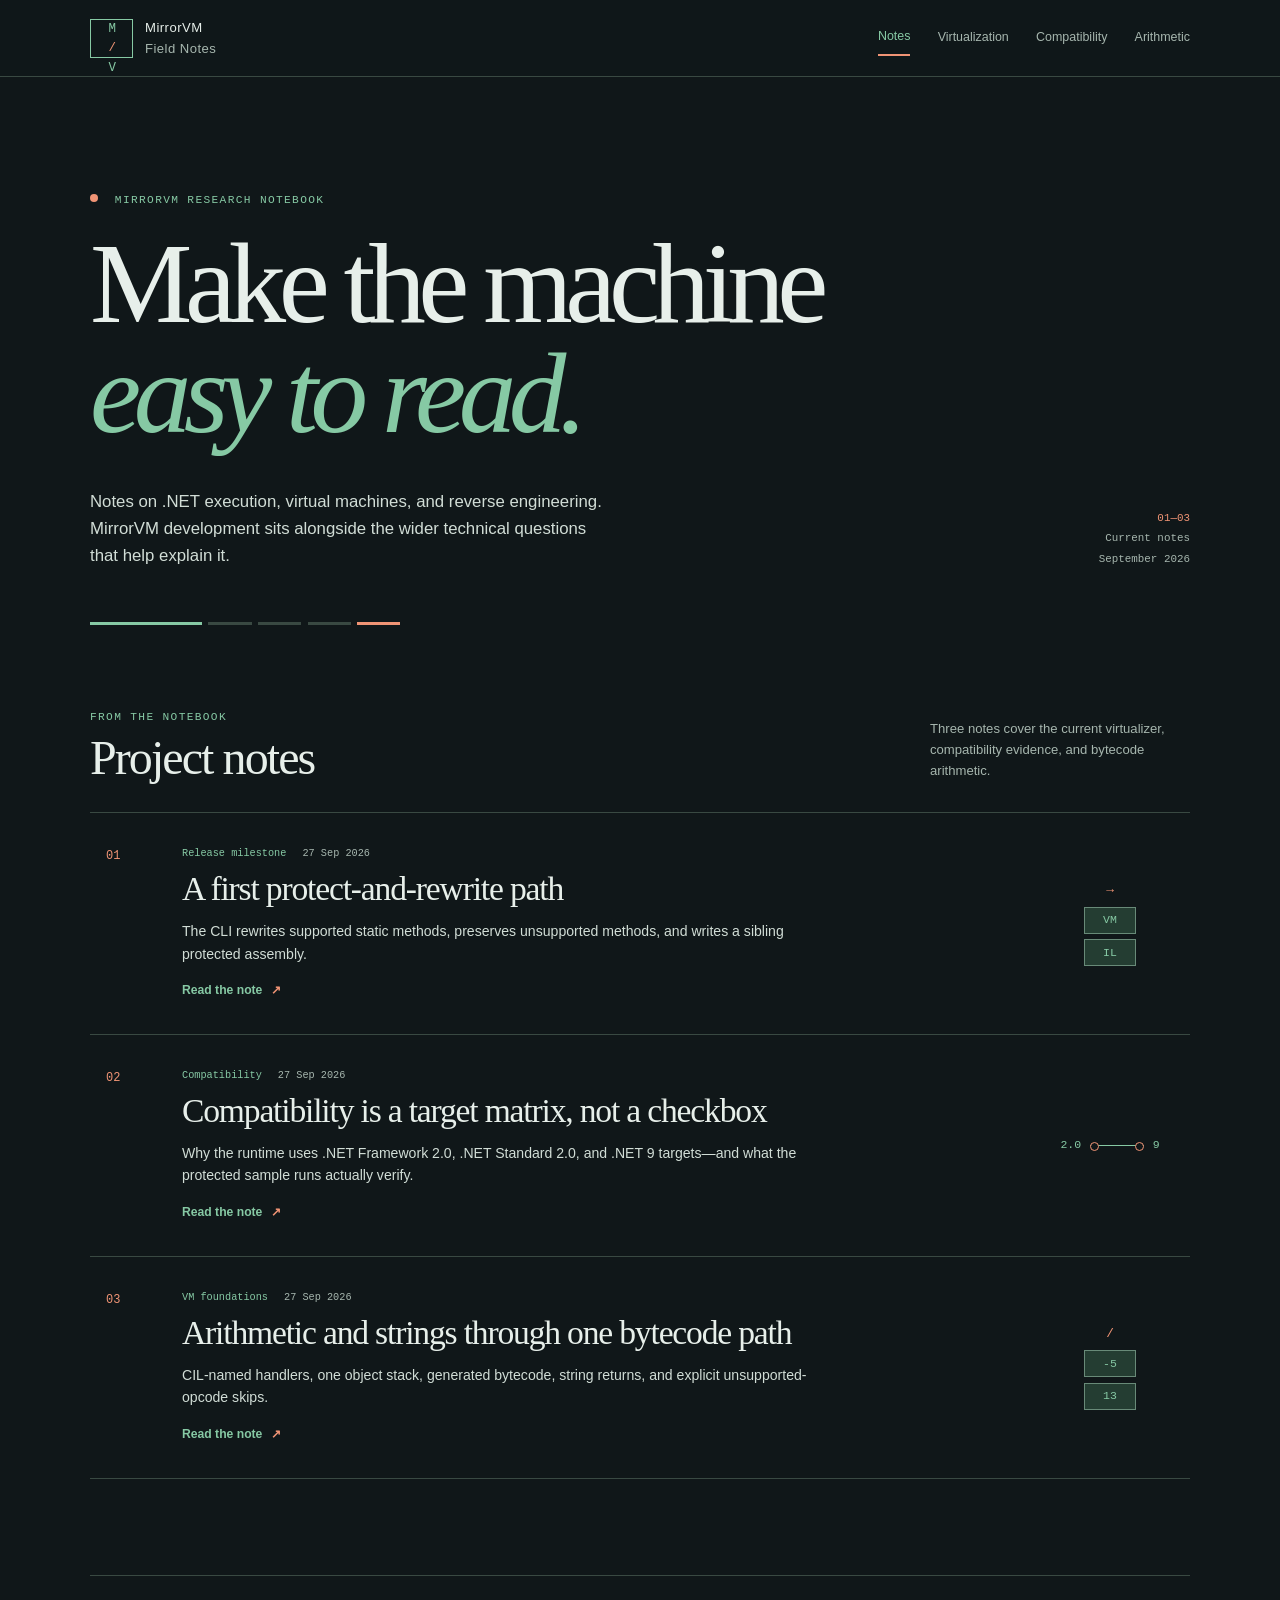
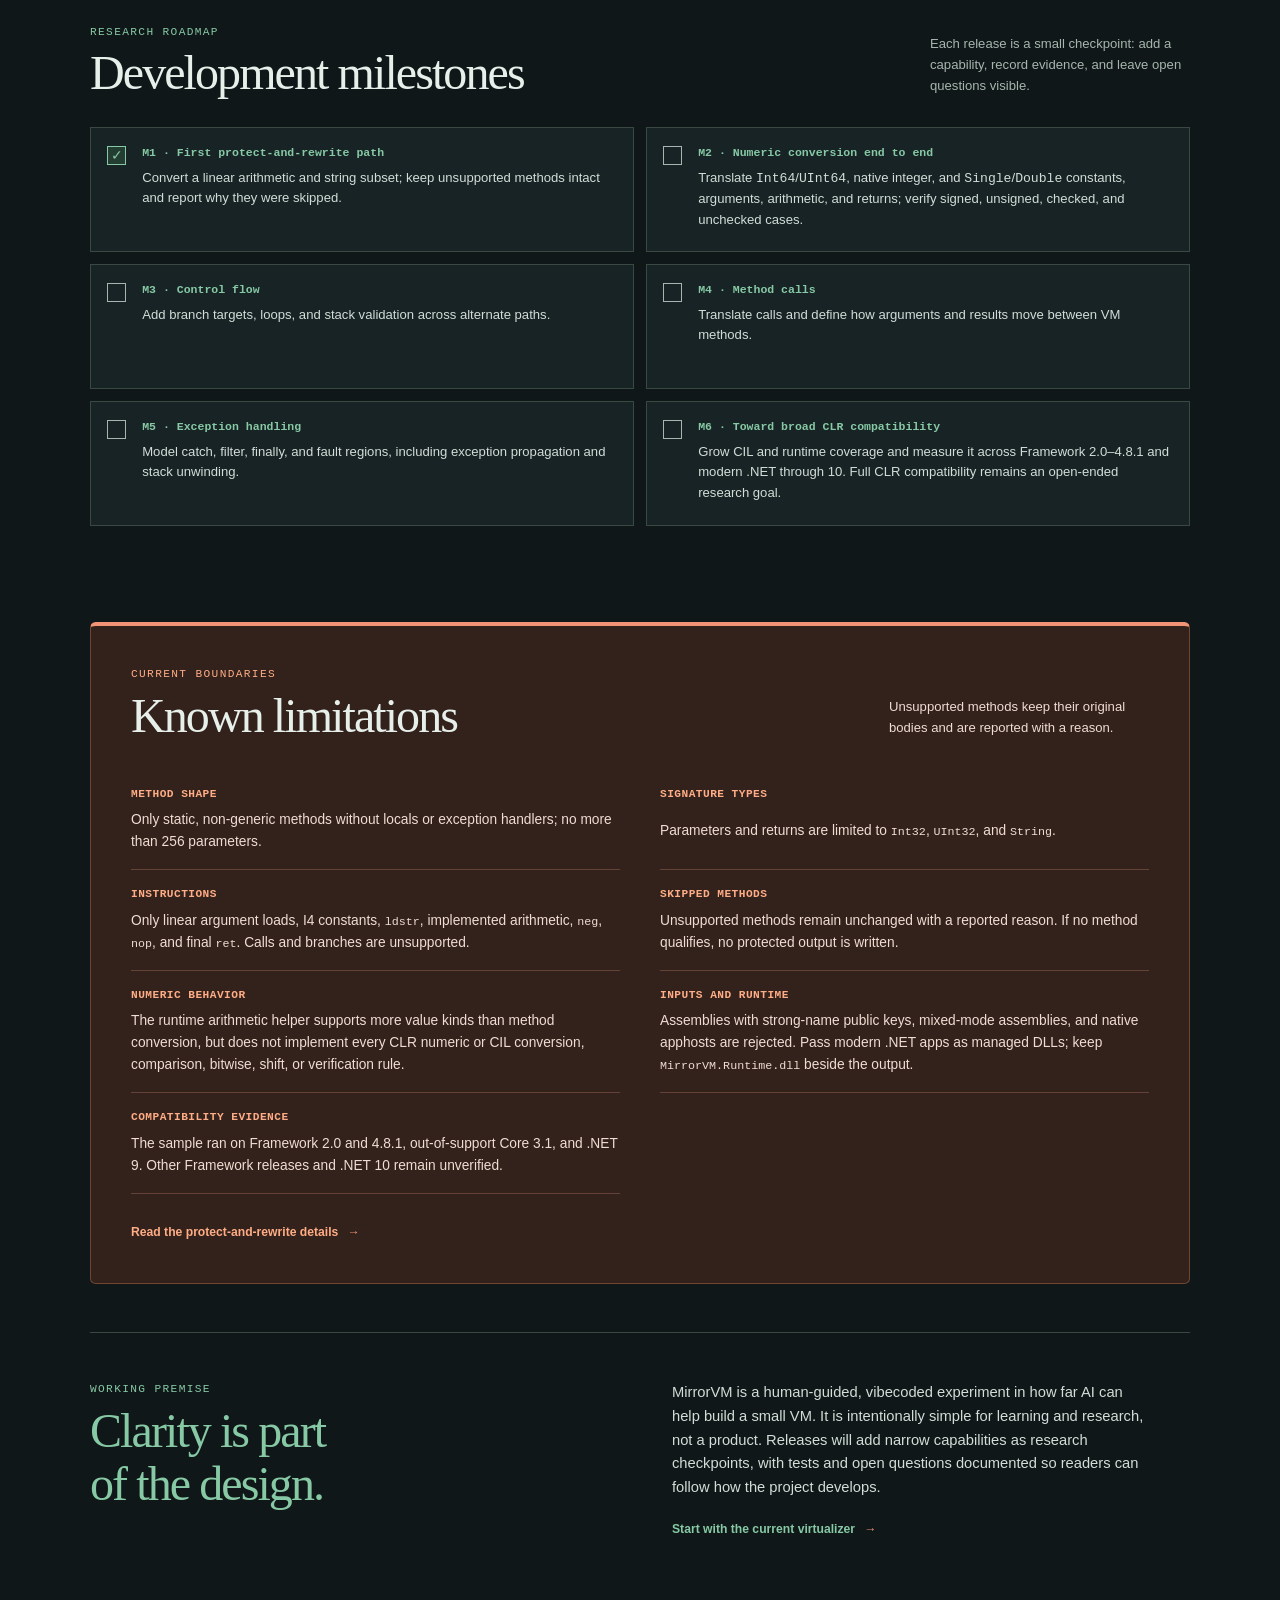
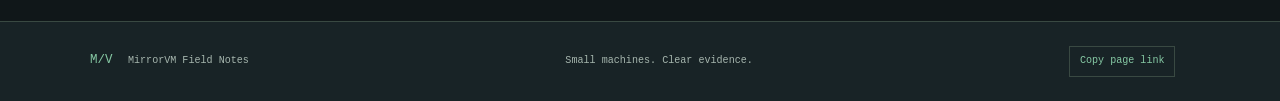
==== docs/blog/index.html @ f584264b "first commit" ====
<!doctype html>
<html lang="en">
<head>
  <meta charset="utf-8">
  <meta name="viewport" content="width=device-width, initial-scale=1">
  <meta name="description" content="MirrorVM Field Notes: readable research on .NET execution, virtual machines, and reverse engineering.">
  <title>Field Notes — MirrorVM</title>
  <link rel="stylesheet" href="styles.css">
</head>
<body>
  <a class="skip-link" href="#main">Skip to notes</a>
  <header class="site-header">
    <div class="header-inner">
      <a class="brand" href="index.html" aria-label="MirrorVM Field Notes home">
        <span class="brand-mark" aria-hidden="true">M<span>/</span>V</span>
        <span class="brand-name">MirrorVM <b>Field Notes</b></span>
      </a>
      <nav aria-label="Main navigation">
        <a class="active" href="index.html">Notes</a>
        <a href="posts/method-virtualization.html">Virtualization</a>
        <a href="posts/compatibility-matrix.html">Compatibility</a>
        <a href="posts/integer-arithmetic.html">Arithmetic</a>
      </nav>
    </div>
  </header>

  <main id="main">
    <section class="hero">
      <p class="eyebrow"><span class="status-dot"></span> MirrorVM research notebook</p>
      <h1>Make the machine<br><em>easy to read.</em></h1>
      <div class="hero-bottom">
        <p class="hero-summary">Notes on .NET execution, virtual machines, and reverse engineering. MirrorVM development sits alongside the wider technical questions that help explain it.</p>
        <p class="hero-index"><span>01—03</span><br>Current notes<br>September 2026</p>
      </div>
      <div class="hero-rule" aria-hidden="true"><span></span><span></span><span></span><span></span><span></span></div>
    </section>

    <section class="notes-section" aria-labelledby="notes-title">
      <div class="section-heading">
        <div>
          <p class="eyebrow">From the notebook</p>
          <h2 id="notes-title">Project notes</h2>
        </div>
        <p class="section-aside">Three notes cover the current virtualizer, compatibility evidence, and bytecode arithmetic.</p>
      </div>

      <div class="note-list">
        <article class="note-card note-card-featured">
          <div class="note-number" aria-hidden="true">01</div>
          <div class="note-content">
            <p class="note-meta"><span>Release milestone</span><span>27 Sep 2026</span></p>
            <h3><a href="posts/method-virtualization.html">A first protect-and-rewrite path</a></h3>
            <p class="note-description">The CLI rewrites supported static methods, preserves unsupported methods, and writes a sibling protected assembly.</p>
            <a class="read-link" href="posts/method-virtualization.html">Read the note <span aria-hidden="true">↗</span></a>
          </div>
          <div class="note-glyph glyph-stack" aria-hidden="true"><span>IL</span><span>VM</span><b>→</b></div>
        </article>

        <article class="note-card">
          <div class="note-number" aria-hidden="true">02</div>
          <div class="note-content">
            <p class="note-meta"><span>Compatibility</span><span>27 Sep 2026</span></p>
            <h3><a href="posts/compatibility-matrix.html">Compatibility is a target matrix, not a checkbox</a></h3>
            <p class="note-description">Why the runtime uses .NET Framework 2.0, .NET Standard 2.0, and .NET 9 targets—and what the protected sample runs actually verify.</p>
            <a class="read-link" href="posts/compatibility-matrix.html">Read the note <span aria-hidden="true">↗</span></a>
          </div>
          <div class="note-glyph glyph-range" aria-hidden="true"><span>2.0</span><i></i><span>9</span></div>
        </article>

        <article class="note-card">
          <div class="note-number" aria-hidden="true">03</div>
          <div class="note-content">
            <p class="note-meta"><span>VM foundations</span><span>27 Sep 2026</span></p>
            <h3><a href="posts/integer-arithmetic.html">Arithmetic and strings through one bytecode path</a></h3>
            <p class="note-description">CIL-named handlers, one object stack, generated bytecode, string returns, and explicit unsupported-opcode skips.</p>
            <a class="read-link" href="posts/integer-arithmetic.html">Read the note <span aria-hidden="true">&#8599;</span></a>
          </div>
          <div class="note-glyph glyph-stack" aria-hidden="true"><span>13</span><span>-5</span><b>/</b></div>
        </article>

      </div>
    </section>

    <section class="milestones-section" aria-labelledby="milestones-title">
      <div class="section-heading">
        <div>
          <p class="eyebrow">Research roadmap</p>
          <h2 id="milestones-title">Development milestones</h2>
        </div>
        <p class="section-aside">Each release is a small checkpoint: add a capability, record evidence, and leave open questions visible.</p>
      </div>
      <ol class="milestone-list">
        <li>
          <span class="milestone-check is-checked" role="img" aria-label="Complete">&#10003;</span>
          <div><h3>M1 · First protect-and-rewrite path</h3><p>Convert a linear arithmetic and string subset; keep unsupported methods intact and report why they were skipped.</p></div>
        </li>
        <li>
          <span class="milestone-check" role="img" aria-label="Not complete"></span>
          <div><h3>M2 · Numeric conversion end to end</h3><p>Translate <code>Int64</code>/<code>UInt64</code>, native integer, and <code>Single</code>/<code>Double</code> constants, arguments, arithmetic, and returns; verify signed, unsigned, checked, and unchecked cases.</p></div>
        </li>
        <li>
          <span class="milestone-check" role="img" aria-label="Not complete"></span>
          <div><h3>M3 · Control flow</h3><p>Add branch targets, loops, and stack validation across alternate paths.</p></div>
        </li>
        <li>
          <span class="milestone-check" role="img" aria-label="Not complete"></span>
          <div><h3>M4 · Method calls</h3><p>Translate calls and define how arguments and results move between VM methods.</p></div>
        </li>
        <li>
          <span class="milestone-check" role="img" aria-label="Not complete"></span>
          <div><h3>M5 · Exception handling</h3><p>Model catch, filter, finally, and fault regions, including exception propagation and stack unwinding.</p></div>
        </li>
        <li>
          <span class="milestone-check" role="img" aria-label="Not complete"></span>
          <div><h3>M6 · Toward broad CLR compatibility</h3><p>Grow CIL and runtime coverage and measure it across Framework 2.0–4.8.1 and modern .NET through 10. Full CLR compatibility remains an open-ended research goal.</p></div>
        </li>
      </ol>
    </section>

    <section class="limits-section" aria-labelledby="limits-title">
      <div class="section-heading">
        <div>
          <p class="eyebrow">Current boundaries</p>
          <h2 id="limits-title">Known limitations</h2>
        </div>
        <p class="section-aside">Unsupported methods keep their original bodies and are reported with a reason.</p>
      </div>
      <ul class="limits-list">
        <li><strong>Method shape</strong><span>Only static, non-generic methods without locals or exception handlers; no more than 256 parameters.</span></li>
        <li><strong>Signature types</strong><span>Parameters and returns are limited to <code>Int32</code>, <code>UInt32</code>, and <code>String</code>.</span></li>
        <li><strong>Instructions</strong><span>Only linear argument loads, I4 constants, <code>ldstr</code>, implemented arithmetic, <code>neg</code>, <code>nop</code>, and final <code>ret</code>. Calls and branches are unsupported.</span></li>
        <li><strong>Skipped methods</strong><span>Unsupported methods remain unchanged with a reported reason. If no method qualifies, no protected output is written.</span></li>
        <li><strong>Numeric behavior</strong><span>The runtime arithmetic helper supports more value kinds than method conversion, but does not implement every CLR numeric or CIL conversion, comparison, bitwise, shift, or verification rule.</span></li>
        <li><strong>Inputs and runtime</strong><span>Assemblies with strong-name public keys, mixed-mode assemblies, and native apphosts are rejected. Pass modern .NET apps as managed DLLs; keep <code>MirrorVM.Runtime.dll</code> beside the output.</span></li>
        <li><strong>Compatibility evidence</strong><span>The sample ran on Framework 2.0 and 4.8.1, out-of-support Core 3.1, and .NET 9. Other Framework releases and .NET 10 remain unverified.</span></li>
      </ul>
      <a class="text-link" href="posts/method-virtualization.html">Read the protect-and-rewrite details <span aria-hidden="true">→</span></a>
    </section>

    <section class="principles" aria-labelledby="principles-title">
      <div>
        <p class="eyebrow">Working premise</p>
        <h2 id="principles-title">Clarity is part<br>of the design.</h2>
      </div>
      <div class="principle-copy">
        <p>MirrorVM is a human-guided, vibecoded experiment in how far AI can help build a small VM. It is intentionally simple for learning and research, not a product. Releases will add narrow capabilities as research checkpoints, with tests and open questions documented so readers can follow how the project develops.</p>
        <a class="text-link" href="posts/method-virtualization.html">Start with the current virtualizer <span aria-hidden="true">→</span></a>
      </div>
    </section>
  </main>

  <footer class="site-footer">
    <a class="footer-brand" href="index.html">M/V <span>MirrorVM Field Notes</span></a>
    <p>Small machines. Clear evidence.</p>
    <div class="page-link">
      <button class="copy-link-button" type="button" data-copy-page-url>Copy page link</button>
      <span class="copy-link-status" data-copy-status role="status" aria-live="polite"></span>
    </div>
  </footer>
  <script src="site.js" defer></script>
</body>
</html>
---- docs/blog/styles.css ----
:root {
  color-scheme: dark;
  --paper: #101719;
  --paper-bright: #182326;
  --ink: #e7efea;
  --muted: #a6b6ae;
  --body-copy: #d1ddd6;
  --line: #394942;
  --green: #86c9a4;
  --green-pale: #243d32;
  --orange: #f09475;
  --warning-panel: #33211b;
  --warning-border: #704633;
  --warning-copy: #efddd3;
  --warning-accent: #ffad86;
  --mono: "Cascadia Code", "SFMono-Regular", Consolas, monospace;
  --serif: Georgia, "Times New Roman", serif;
  --sans: "Segoe UI", Arial, sans-serif;
}

* { box-sizing: border-box; }

html { scroll-behavior: smooth; }

body {
  margin: 0;
  background: var(--paper);
  color: var(--ink);
  font-family: var(--sans);
  line-height: 1.6;
}

a { color: inherit; }
a:focus-visible { outline: 3px solid var(--orange); outline-offset: 4px; }

.skip-link {
  position: absolute;
  top: -4rem;
  left: 1rem;
  z-index: 5;
  padding: .65rem 1rem;
  background: var(--ink);
  color: white;
}
.skip-link:focus { top: 1rem; }

.site-header {
  border-bottom: 1px solid var(--line);
  background: rgba(16, 23, 25, .92);
}
.header-inner {
  width: min(1100px, calc(100% - 3rem));
  min-height: 76px;
  margin: auto;
  display: flex;
  align-items: center;
  justify-content: space-between;
  gap: 2rem;
}
.brand { display: flex; align-items: center; gap: .75rem; text-decoration: none; }
.brand-mark {
  display: grid;
  place-items: center;
  width: 43px;
  height: 39px;
  border: 1px solid var(--green);
  color: var(--green);
  font-family: var(--mono);
  font-size: .78rem;
  letter-spacing: -.12em;
}
.brand-mark span { color: var(--orange); }
.brand-name { font-size: .82rem; letter-spacing: .035em; }
.brand-name b { display: block; font-weight: 500; color: var(--muted); }
.site-header nav { display: flex; align-items: center; gap: 1.7rem; }
.site-header nav a {
  padding: .45rem 0;
  color: var(--muted);
  font-size: .78rem;
  text-decoration: none;
}
.site-header nav a:hover, .site-header nav a.active { color: var(--green); }
.site-header nav a.active { border-bottom: 2px solid var(--orange); }

main { width: min(1100px, calc(100% - 3rem)); margin: auto; }
.hero { padding: clamp(4rem, 9vw, 7.5rem) 0 3.2rem; }
.eyebrow {
  margin: 0;
  color: var(--green);
  font-family: var(--mono);
  font-size: .7rem;
  letter-spacing: .12em;
  text-transform: uppercase;
}
.status-dot {
  display: inline-block;
  width: .5rem;
  height: .5rem;
  margin: 0 .55rem .05rem 0;
  border-radius: 50%;
  background: var(--orange);
}
.hero h1 {
  max-width: 850px;
  margin: 1.1rem 0 2.5rem;
  font-family: var(--serif);
  font-size: clamp(3.3rem, 9vw, 7.5rem);
  font-weight: 400;
  letter-spacing: -.065em;
  line-height: .96;
}
.hero h1 em { color: var(--green); font-weight: 400; }
.hero-bottom { display: flex; align-items: end; justify-content: space-between; gap: 2rem; }
.hero-summary { max-width: 520px; margin: 0; color: var(--body-copy); font-size: 1.05rem; }
.hero-index {
  flex: 0 0 auto;
  margin: 0;
  color: var(--muted);
  font-family: var(--mono);
  font-size: .68rem;
  line-height: 1.9;
  text-align: right;
}
.hero-index span { color: var(--orange); }
.hero-rule { display: flex; gap: .4rem; margin-top: 3.3rem; }
.hero-rule span { width: 2.7rem; height: 3px; background: var(--line); }
.hero-rule span:first-child { width: 7rem; background: var(--green); }
.hero-rule span:last-child { background: var(--orange); }

.notes-section { padding: 2rem 0 6rem; }
.section-heading { display: flex; align-items: end; justify-content: space-between; gap: 2rem; margin-bottom: 1.7rem; }
.section-heading h2, .principles h2 {
  margin: .35rem 0 0;
  font-family: var(--serif);
  font-size: clamp(2rem, 4vw, 3rem);
  font-weight: 400;
  letter-spacing: -.04em;
  line-height: 1.1;
}
.section-aside { max-width: 260px; margin: 0 0 .25rem; color: var(--muted); font-size: .82rem; }
.note-list { border-top: 1px solid var(--line); }
.note-card {
  position: relative;
  display: grid;
  grid-template-columns: 3.5rem minmax(0, 1fr) 8rem;
  align-items: center;
  gap: 1.25rem;
  min-height: 205px;
  padding: 2rem 1rem;
  border-bottom: 1px solid var(--line);
  transition: background-color .18s ease;
}
.note-card:hover { background: rgba(255, 255, 255, .035); }
.note-number { align-self: start; padding-top: .15rem; color: var(--orange); font-family: var(--mono); font-size: .75rem; }
.note-meta { display: flex; flex-wrap: wrap; gap: .55rem 1rem; margin: 0 0 .5rem; color: var(--muted); font-family: var(--mono); font-size: .64rem; }
.note-meta span:first-child { color: var(--green); }
.note-content h3 { max-width: 690px; margin: 0; font-family: var(--serif); font-size: clamp(1.45rem, 3vw, 2.1rem); font-weight: 400; letter-spacing: -.035em; line-height: 1.2; }
.note-content h3 a { text-decoration-color: transparent; text-decoration-thickness: 1px; text-underline-offset: .22em; }
.note-content h3 a:hover { text-decoration-color: var(--green); }
.note-description { max-width: 630px; margin: .65rem 0 .7rem; color: var(--body-copy); font-size: .88rem; }
.read-link, .text-link { color: var(--green); font-size: .76rem; font-weight: 600; text-decoration: none; }
.read-link span, .text-link span { display: inline-block; margin-left: .35rem; color: var(--orange); }
.note-glyph { display: flex; align-items: center; justify-content: center; color: var(--green); font-family: var(--mono); font-size: .72rem; }
.glyph-stack { flex-direction: column-reverse; gap: .35rem; }
.glyph-stack span { display: grid; place-items: center; width: 52px; height: 27px; border: 1px solid #688a78; background: var(--green-pale); }
.glyph-stack b { color: var(--orange); font-size: .8rem; font-weight: 500; }
.glyph-range { gap: .55rem; }
.glyph-range i { position: relative; display: block; width: 54px; height: 1px; background: var(--green); }
.glyph-range i::before, .glyph-range i::after { position: absolute; top: -3px; width: 7px; height: 7px; border: 1px solid var(--orange); border-radius: 50%; background: var(--paper); content: ""; }
.glyph-range i::before { left: 0; }
.glyph-range i::after { right: 0; }

.milestones-section { padding: 3rem 0 4rem; border-top: 1px solid var(--line); }
.milestone-list {
  display: grid;
  grid-template-columns: repeat(2, minmax(0, 1fr));
  gap: .75rem;
  margin: 0;
  padding: 0;
  list-style: none;
}
.milestone-list li {
  display: grid;
  grid-template-columns: 1.35rem minmax(0, 1fr);
  align-content: start;
  gap: .85rem;
  min-height: 125px;
  padding: 1rem;
  border: 1px solid var(--line);
  background: var(--paper-bright);
}
.milestone-check {
  display: grid;
  place-items: center;
  width: 1.2rem;
  height: 1.2rem;
  margin-top: .1rem;
  border: 1px solid var(--muted);
  color: var(--muted);
  font-size: .85rem;
  line-height: 1;
}
.milestone-check.is-checked { border-color: var(--green); background: var(--green-pale); color: var(--green); }
.milestone-list h3 { margin: 0 0 .4rem; color: var(--green); font-family: var(--mono); font-size: .72rem; font-weight: 600; line-height: 1.5; }
.milestone-list p { margin: 0; color: var(--body-copy); font-size: .82rem; line-height: 1.55; }

.limits-section {
  margin: 2rem 0 3rem;
  padding: clamp(1.25rem, 3.5vw, 2.5rem);
  border: 1px solid var(--warning-border);
  border-top: 4px solid var(--orange);
  border-radius: .35rem;
  background: var(--warning-panel);
}
.limits-section .eyebrow { color: var(--warning-accent); }
.limits-section .section-aside { color: var(--warning-copy); }
.limits-list {
  display: grid;
  grid-template-columns: repeat(2, minmax(0, 1fr));
  gap: 0 2.5rem;
  margin: 0 0 1.5rem;
  padding: 0;
  list-style: none;
}
.limits-list li { display: grid; gap: .35rem; padding: 1rem 0; border-bottom: 1px solid rgba(255, 173, 134, .24); }
.limits-list strong { color: var(--warning-accent); font-family: var(--mono); font-size: .7rem; letter-spacing: .04em; text-transform: uppercase; }
.limits-list span { color: var(--warning-copy); font-size: .86rem; }
.limits-list code { font-family: var(--mono); font-size: .85em; }
.limits-section .text-link { color: var(--warning-accent); }

.principles {
  display: grid;
  grid-template-columns: 1fr 1fr;
  gap: 4rem;
  padding: 3rem 0 5rem;
  border-top: 1px solid var(--line);
}
.principles h2 { color: var(--green); }
.principle-copy { align-self: end; max-width: 480px; }
.principle-copy p { margin: 0 0 1rem; color: var(--body-copy); font-size: .92rem; }

.site-footer {
  display: flex;
  justify-content: space-between;
  align-items: center;
  gap: 1rem;
  padding: 1.5rem max(1.5rem, calc((100% - 1100px) / 2));
  border-top: 1px solid var(--line);
  background: var(--paper-bright);
  color: var(--muted);
  font-family: var(--mono);
  font-size: .63rem;
}
.site-footer p { margin: 0; }
.footer-brand { color: var(--green); font-size: .78rem; text-decoration: none; }
.footer-brand span { padding-left: .5rem; color: var(--muted); font-size: .63rem; }
.page-link { display: flex; align-items: center; gap: .55rem; }
.copy-link-button {
  padding: .4rem .6rem;
  border: 1px solid var(--line);
  background: transparent;
  color: var(--green);
  font: inherit;
  cursor: pointer;
}
.copy-link-button:hover { border-color: var(--green); background: var(--green-pale); }
.copy-link-button:focus-visible { outline: 3px solid var(--orange); outline-offset: 3px; }
.copy-link-status { min-width: 1ch; color: var(--green); }

/* Article pages */
.article-shell { display: grid; grid-template-columns: minmax(0, 740px) minmax(140px, 1fr); gap: 4rem; padding: 4.5rem 0 7rem; }
.article-main { min-width: 0; }
.article-kicker { display: flex; flex-wrap: wrap; gap: .6rem 1rem; color: var(--muted); font-family: var(--mono); font-size: .68rem; }
.article-kicker span:first-child { color: var(--green); }
.article-main h1 { margin: 1.2rem 0 .8rem; font-family: var(--serif); font-size: clamp(2.8rem, 6vw, 5.1rem); font-weight: 400; letter-spacing: -.055em; line-height: 1.02; }
.article-deck { max-width: 660px; margin: 0; color: var(--body-copy); font-size: 1.12rem; }
.article-rule { height: 1px; margin: 2rem 0 2.3rem; background: var(--line); }
.article-body { font-size: 1rem; line-height: 1.8; }
.article-body h2 { margin: 2.6rem 0 .75rem; font-family: var(--serif); font-size: 1.8rem; font-weight: 400; letter-spacing: -.025em; line-height: 1.2; }
.article-body h3 { margin: 1.8rem 0 .45rem; font-size: 1.05rem; }
.article-body p { margin: 0 0 1.2rem; color: var(--body-copy); }
.article-body ul { padding-left: 1.3rem; color: var(--body-copy); }
.article-body li { padding-left: .2rem; margin: .35rem 0; }
.article-body a { color: var(--green); text-decoration-thickness: 1px; text-underline-offset: .17em; }
.article-body code { font-family: var(--mono); font-size: .83em; }
.article-body pre { overflow-x: auto; margin: 1.2rem 0; padding: 1.25rem 1.4rem; border-left: 3px solid var(--orange); background: #1d2a2d; color: var(--ink); font-family: var(--mono); font-size: .8rem; line-height: 1.65; }
.article-body pre code { font-size: inherit; }
.article-aside { padding-top: 8rem; }
.aside-card { position: sticky; top: 2rem; padding: 1.2rem; border-top: 2px solid var(--green); background: rgba(24, 35, 38, .86); }
.aside-card .eyebrow { font-size: .61rem; }
.aside-card p { margin: .75rem 0 0; color: var(--muted); font-size: .77rem; line-height: 1.65; }
.article-figure { margin: 2rem 0; padding: 1.4rem; border: 1px solid var(--line); background: var(--paper-bright); }
.article-figure img { display: block; width: 100%; height: auto; }
.article-figure figcaption { margin-top: .8rem; color: var(--muted); font-size: .75rem; line-height: 1.55; }
.fact-box { margin: 1.4rem 0; padding: 1.25rem 1.4rem; border-left: 3px solid var(--green); background: var(--green-pale); }
.fact-box strong { display: block; margin-bottom: .35rem; font-family: var(--mono); font-size: .7rem; letter-spacing: .05em; text-transform: uppercase; }
.fact-box p:last-child { margin-bottom: 0; }
.matrix-wrap { overflow-x: auto; margin: 1.5rem 0; }
.matrix { width: 100%; border-collapse: collapse; font-size: .83rem; line-height: 1.5; }
.matrix th, .matrix td { padding: .75rem .65rem; border-bottom: 1px solid var(--line); text-align: left; vertical-align: top; }
.matrix th { color: var(--green); font-family: var(--mono); font-size: .64rem; font-weight: 500; letter-spacing: .04em; text-transform: uppercase; }
.matrix td:first-child { white-space: nowrap; font-family: var(--mono); font-size: .77rem; }
.article-end { margin-top: 3rem; padding-top: 1.2rem; border-top: 1px solid var(--line); }
.article-end p { color: var(--muted); font-size: .85rem; }
.article-end a { color: var(--green); text-decoration: none; }
.post-nav { display: flex; justify-content: space-between; gap: 1rem; margin-top: 3rem; padding-top: 1.1rem; border-top: 1px solid var(--line); font-size: .76rem; }
.post-nav a { color: var(--green); text-decoration: none; }

@media (max-width: 720px) {
  .header-inner { width: min(100% - 2rem, 1100px); align-items: flex-start; flex-direction: column; gap: .5rem; padding: 1rem 0 .5rem; }
  .site-header nav { width: 100%; gap: 1.15rem; overflow-x: auto; }
  .site-header nav a { white-space: nowrap; }
  main { width: min(100% - 2rem, 1100px); }
  .hero-bottom, .section-heading { align-items: flex-start; flex-direction: column; }
  .hero-index { text-align: left; }
  .note-card { grid-template-columns: 2rem minmax(0, 1fr); gap: .7rem; padding: 1.6rem .4rem; }
  .note-glyph { display: none; }
  .milestone-list { grid-template-columns: 1fr; }
  .limits-list { grid-template-columns: 1fr; }
  .principles { grid-template-columns: 1fr; gap: 1.4rem; }
  .site-footer { align-items: flex-start; flex-direction: column; padding: 1.3rem 1rem; }
  .page-link { flex-wrap: wrap; }
  .article-shell { grid-template-columns: 1fr; gap: 1rem; padding-top: 3rem; }
  .article-aside { padding-top: 0; }
  .aside-card { position: static; }
}

@media (prefers-reduced-motion: reduce) {
  html { scroll-behavior: auto; }
  *, *::before, *::after { transition-duration: .01ms !important; }
}
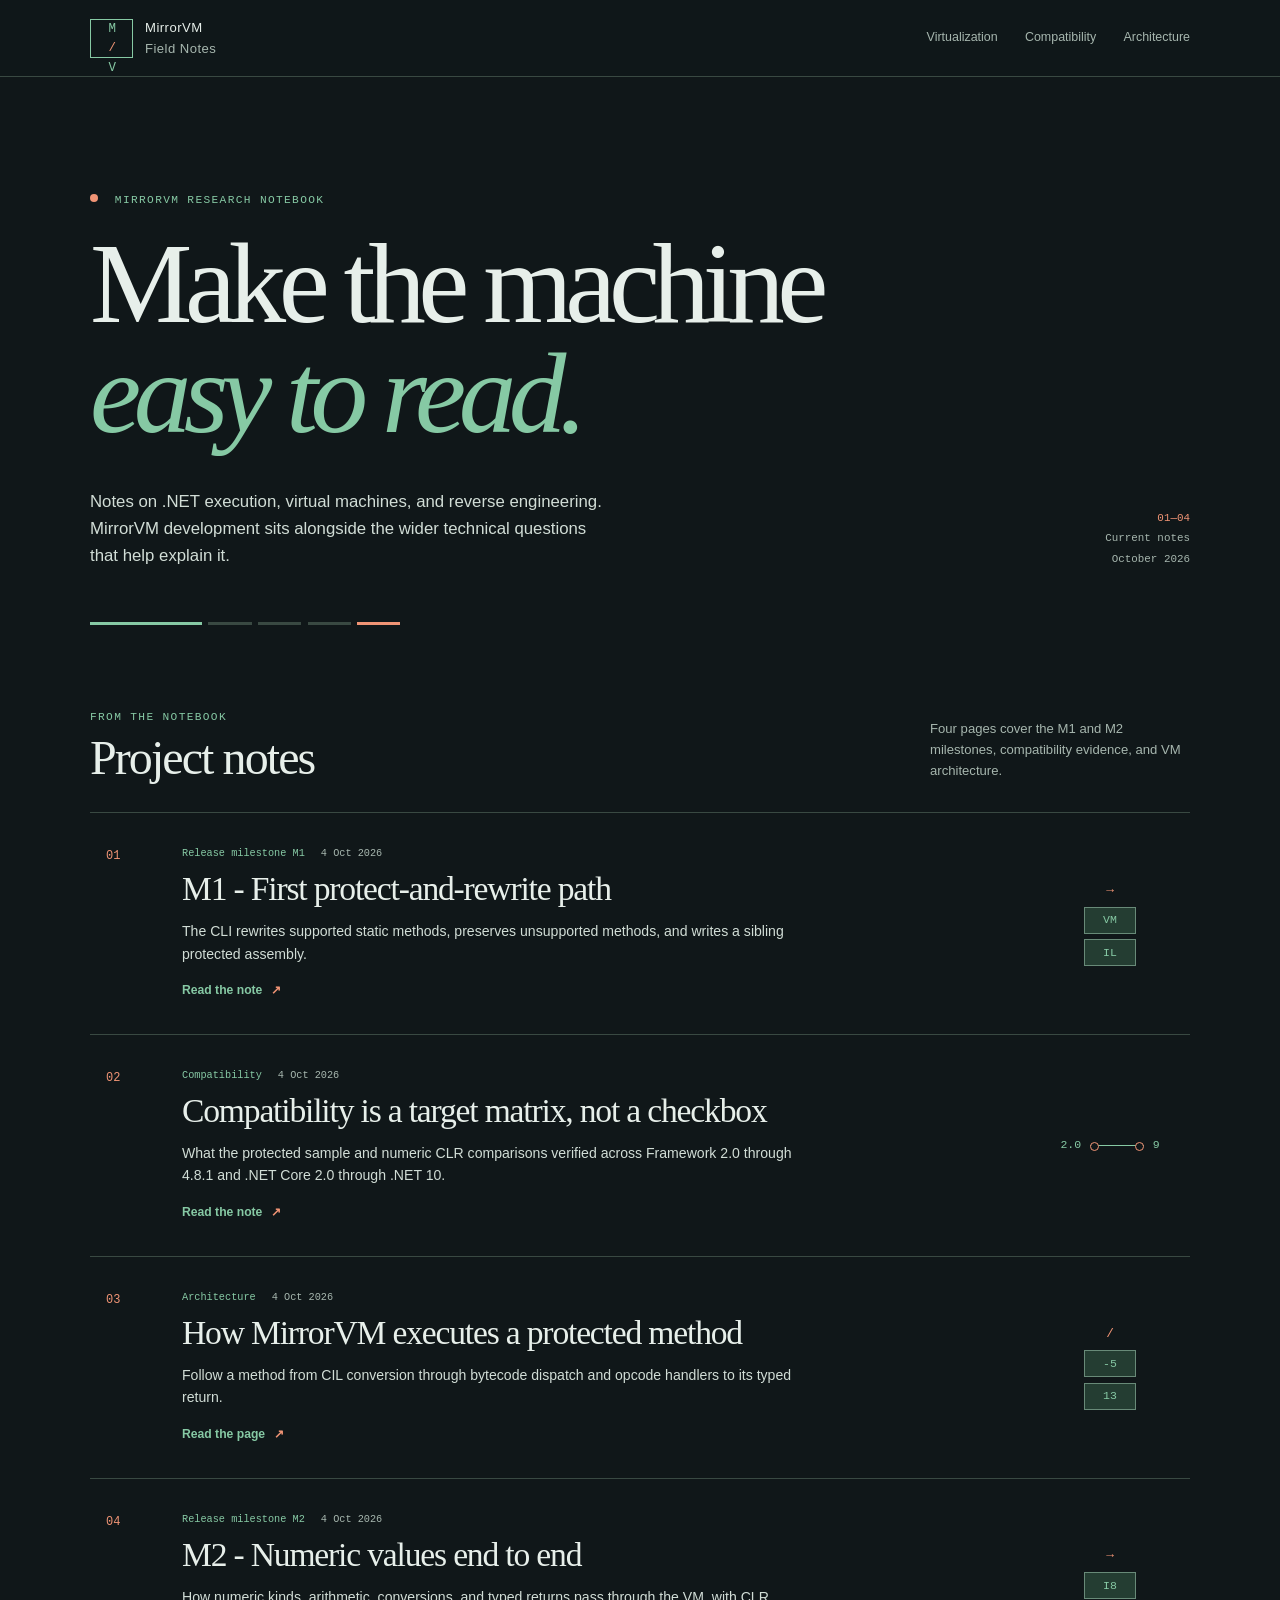
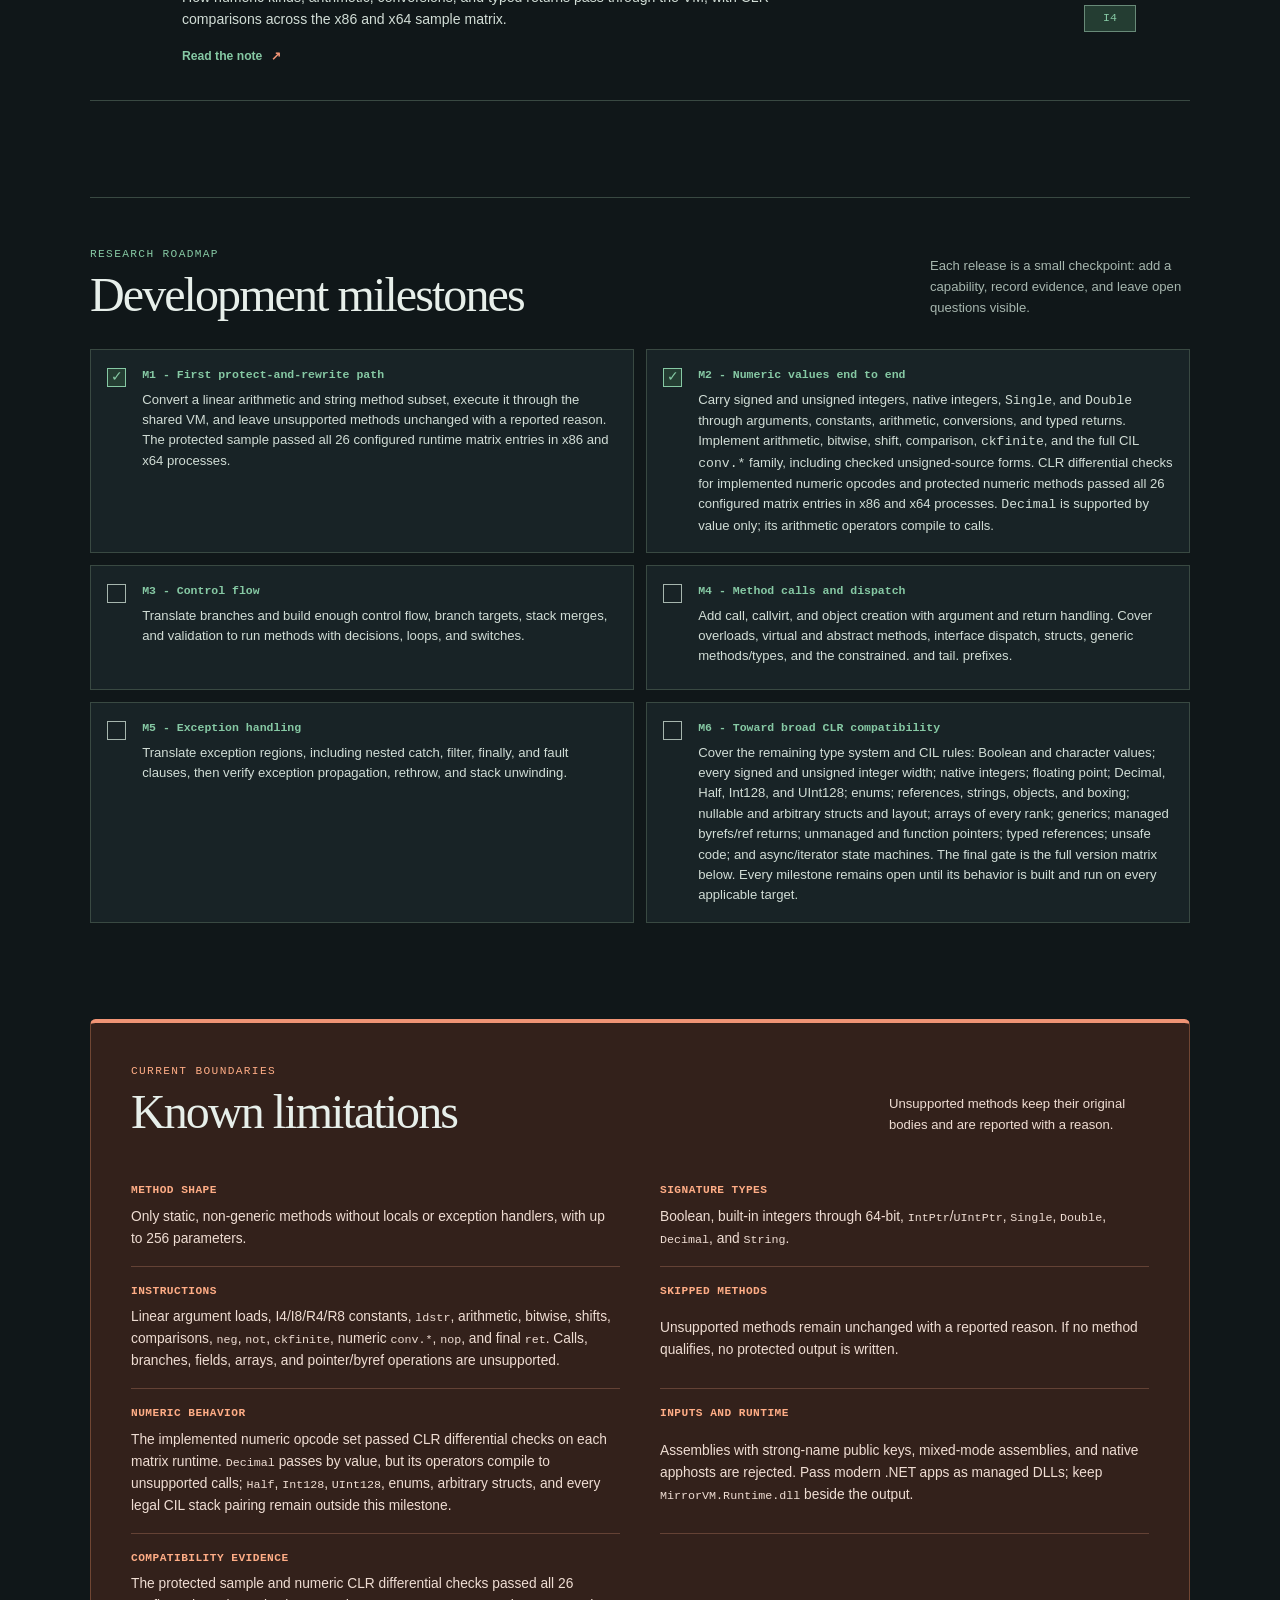
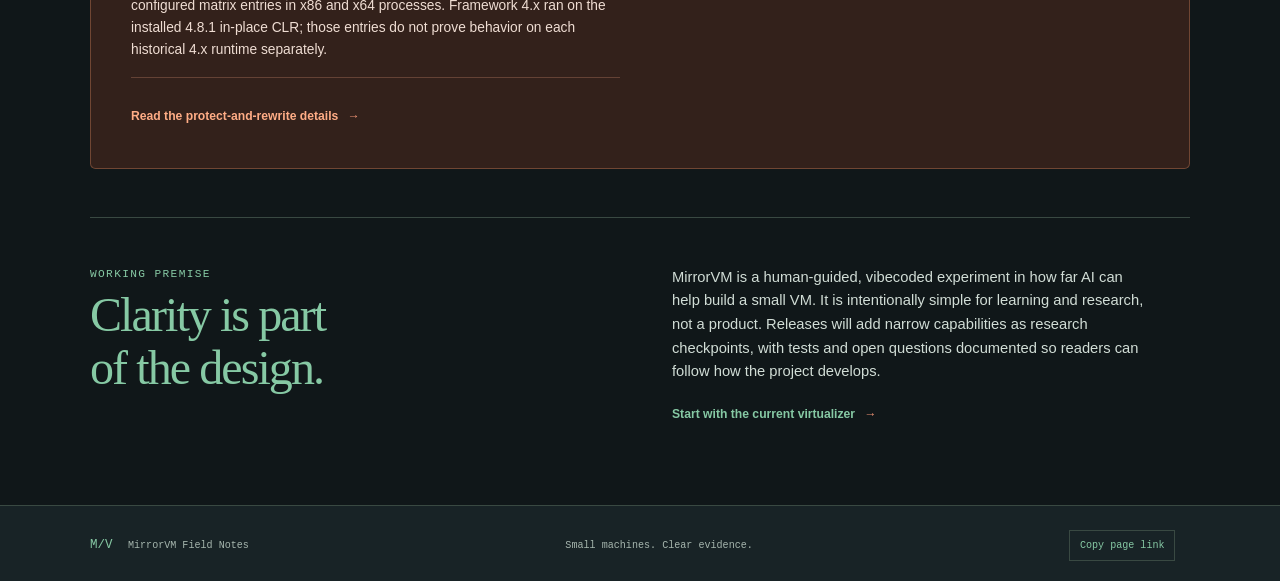
==== commit 69fed230: "M2 (RIP the slop will take care of it later)" ====
--- a/docs/blog/index.html
+++ b/docs/blog/index.html
@@ -16,10 +16,9 @@
         <span class="brand-name">MirrorVM <b>Field Notes</b></span>
       </a>
       <nav aria-label="Main navigation">
-        <a class="active" href="index.html">Notes</a>
         <a href="posts/method-virtualization.html">Virtualization</a>
         <a href="posts/compatibility-matrix.html">Compatibility</a>
-        <a href="posts/integer-arithmetic.html">Arithmetic</a>
+        <a href="architecture.html">Architecture</a>
       </nav>
     </div>
   </header>
@@ -30,7 +29,7 @@
       <h1>Make the machine<br><em>easy to read.</em></h1>
       <div class="hero-bottom">
         <p class="hero-summary">Notes on .NET execution, virtual machines, and reverse engineering. MirrorVM development sits alongside the wider technical questions that help explain it.</p>
-        <p class="hero-index"><span>01—03</span><br>Current notes<br>September 2026</p>
+        <p class="hero-index"><span>01—04</span><br>Current notes<br>October 2026</p>
       </div>
       <div class="hero-rule" aria-hidden="true"><span></span><span></span><span></span><span></span><span></span></div>
     </section>
@@ -41,15 +40,15 @@
           <p class="eyebrow">From the notebook</p>
           <h2 id="notes-title">Project notes</h2>
         </div>
-        <p class="section-aside">Three notes cover the current virtualizer, compatibility evidence, and bytecode arithmetic.</p>
+        <p class="section-aside">Four pages cover the M1 and M2 milestones, compatibility evidence, and VM architecture.</p>
       </div>
 
       <div class="note-list">
         <article class="note-card note-card-featured">
           <div class="note-number" aria-hidden="true">01</div>
           <div class="note-content">
-            <p class="note-meta"><span>Release milestone</span><span>27 Sep 2026</span></p>
-            <h3><a href="posts/method-virtualization.html">A first protect-and-rewrite path</a></h3>
+            <p class="note-meta"><span>Release milestone M1</span><span>4 Oct 2026</span></p>
+            <h3><a href="posts/method-virtualization.html">M1 - First protect-and-rewrite path</a></h3>
             <p class="note-description">The CLI rewrites supported static methods, preserves unsupported methods, and writes a sibling protected assembly.</p>
             <a class="read-link" href="posts/method-virtualization.html">Read the note <span aria-hidden="true">↗</span></a>
           </div>
@@ -59,9 +58,9 @@
         <article class="note-card">
           <div class="note-number" aria-hidden="true">02</div>
           <div class="note-content">
-            <p class="note-meta"><span>Compatibility</span><span>27 Sep 2026</span></p>
+            <p class="note-meta"><span>Compatibility</span><span>4 Oct 2026</span></p>
             <h3><a href="posts/compatibility-matrix.html">Compatibility is a target matrix, not a checkbox</a></h3>
-            <p class="note-description">Why the runtime uses .NET Framework 2.0, .NET Standard 2.0, and .NET 9 targets—and what the protected sample runs actually verify.</p>
+            <p class="note-description">What the protected sample and numeric CLR comparisons verified across Framework 2.0 through 4.8.1 and .NET Core 2.0 through .NET 10.</p>
             <a class="read-link" href="posts/compatibility-matrix.html">Read the note <span aria-hidden="true">↗</span></a>
           </div>
           <div class="note-glyph glyph-range" aria-hidden="true"><span>2.0</span><i></i><span>9</span></div>
@@ -70,12 +69,23 @@
         <article class="note-card">
           <div class="note-number" aria-hidden="true">03</div>
           <div class="note-content">
-            <p class="note-meta"><span>VM foundations</span><span>27 Sep 2026</span></p>
-            <h3><a href="posts/integer-arithmetic.html">Arithmetic and strings through one bytecode path</a></h3>
-            <p class="note-description">CIL-named handlers, one object stack, generated bytecode, string returns, and explicit unsupported-opcode skips.</p>
+            <p class="note-meta"><span>Architecture</span><span>4 Oct 2026</span></p>
+            <h3><a href="architecture.html">How MirrorVM executes a protected method</a></h3>
+            <p class="note-description">Follow a method from CIL conversion through bytecode dispatch and opcode handlers to its typed return.</p>
+            <a class="read-link" href="architecture.html">Read the page <span aria-hidden="true">&#8599;</span></a>
+          </div>
+          <div class="note-glyph glyph-stack" aria-hidden="true"><span>13</span><span>-5</span><b>/</b></div>
+        </article>
+
+        <article class="note-card">
+          <div class="note-number" aria-hidden="true">04</div>
+          <div class="note-content">
+            <p class="note-meta"><span>Release milestone M2</span><span>4 Oct 2026</span></p>
+            <h3><a href="posts/integer-arithmetic.html">M2 - Numeric values end to end</a></h3>
+            <p class="note-description">How numeric kinds, arithmetic, conversions, and typed returns pass through the VM, with CLR comparisons across the x86 and x64 sample matrix.</p>
             <a class="read-link" href="posts/integer-arithmetic.html">Read the note <span aria-hidden="true">&#8599;</span></a>
           </div>
-          <div class="note-glyph glyph-stack" aria-hidden="true"><span>13</span><span>-5</span><b>/</b></div>
+          <div class="note-glyph glyph-stack" aria-hidden="true"><span>I4</span><span>I8</span><b>&#8594;</b></div>
         </article>
 
       </div>
@@ -92,27 +102,27 @@
       <ol class="milestone-list">
         <li>
           <span class="milestone-check is-checked" role="img" aria-label="Complete">&#10003;</span>
-          <div><h3>M1 · First protect-and-rewrite path</h3><p>Convert a linear arithmetic and string subset; keep unsupported methods intact and report why they were skipped.</p></div>
+          <div><h3>M1 - First protect-and-rewrite path</h3><p>Convert a linear arithmetic and string method subset, execute it through the shared VM, and leave unsupported methods unchanged with a reported reason. The protected sample passed all 26 configured runtime matrix entries in x86 and x64 processes.</p></div>
+        </li>
+        <li>
+          <span class="milestone-check is-checked" role="img" aria-label="Complete">&#10003;</span>
+          <div><h3>M2 - Numeric values end to end</h3><p>Carry signed and unsigned integers, native integers, <code>Single</code>, and <code>Double</code> through arguments, constants, arithmetic, conversions, and typed returns. Implement arithmetic, bitwise, shift, comparison, <code>ckfinite</code>, and the full CIL <code>conv.*</code> family, including checked unsigned-source forms. CLR differential checks for implemented numeric opcodes and protected numeric methods passed all 26 configured matrix entries in x86 and x64 processes. <code>Decimal</code> is supported by value only; its arithmetic operators compile to calls.</p></div>
         </li>
         <li>
           <span class="milestone-check" role="img" aria-label="Not complete"></span>
-          <div><h3>M2 · Numeric conversion end to end</h3><p>Translate <code>Int64</code>/<code>UInt64</code>, native integer, and <code>Single</code>/<code>Double</code> constants, arguments, arithmetic, and returns; verify signed, unsigned, checked, and unchecked cases.</p></div>
+          <div><h3>M3 - Control flow</h3><p>Translate branches and build enough control flow, branch targets, stack merges, and validation to run methods with decisions, loops, and switches.</p></div>
         </li>
         <li>
           <span class="milestone-check" role="img" aria-label="Not complete"></span>
-          <div><h3>M3 · Control flow</h3><p>Add branch targets, loops, and stack validation across alternate paths.</p></div>
+          <div><h3>M4 - Method calls and dispatch</h3><p>Add call, callvirt, and object creation with argument and return handling. Cover overloads, virtual and abstract methods, interface dispatch, structs, generic methods/types, and the constrained. and tail. prefixes.</p></div>
         </li>
         <li>
           <span class="milestone-check" role="img" aria-label="Not complete"></span>
-          <div><h3>M4 · Method calls</h3><p>Translate calls and define how arguments and results move between VM methods.</p></div>
+          <div><h3>M5 - Exception handling</h3><p>Translate exception regions, including nested catch, filter, finally, and fault clauses, then verify exception propagation, rethrow, and stack unwinding.</p></div>
         </li>
         <li>
           <span class="milestone-check" role="img" aria-label="Not complete"></span>
-          <div><h3>M5 · Exception handling</h3><p>Model catch, filter, finally, and fault regions, including exception propagation and stack unwinding.</p></div>
-        </li>
-        <li>
-          <span class="milestone-check" role="img" aria-label="Not complete"></span>
-          <div><h3>M6 · Toward broad CLR compatibility</h3><p>Grow CIL and runtime coverage and measure it across Framework 2.0–4.8.1 and modern .NET through 10. Full CLR compatibility remains an open-ended research goal.</p></div>
+          <div><h3>M6 - Toward broad CLR compatibility</h3><p>Cover the remaining type system and CIL rules: Boolean and character values; every signed and unsigned integer width; native integers; floating point; Decimal, Half, Int128, and UInt128; enums; references, strings, objects, and boxing; nullable and arbitrary structs and layout; arrays of every rank; generics; managed byrefs/ref returns; unmanaged and function pointers; typed references; unsafe code; and async/iterator state machines. The final gate is the full version matrix below. Every milestone remains open until its behavior is built and run on every applicable target.</p></div>
         </li>
       </ol>
     </section>
@@ -126,13 +136,13 @@
         <p class="section-aside">Unsupported methods keep their original bodies and are reported with a reason.</p>
       </div>
       <ul class="limits-list">
-        <li><strong>Method shape</strong><span>Only static, non-generic methods without locals or exception handlers; no more than 256 parameters.</span></li>
-        <li><strong>Signature types</strong><span>Parameters and returns are limited to <code>Int32</code>, <code>UInt32</code>, and <code>String</code>.</span></li>
-        <li><strong>Instructions</strong><span>Only linear argument loads, I4 constants, <code>ldstr</code>, implemented arithmetic, <code>neg</code>, <code>nop</code>, and final <code>ret</code>. Calls and branches are unsupported.</span></li>
+        <li><strong>Method shape</strong><span>Only static, non-generic methods without locals or exception handlers, with up to 256 parameters.</span></li>
+        <li><strong>Signature types</strong><span>Boolean, built-in integers through 64-bit, <code>IntPtr</code>/<code>UIntPtr</code>, <code>Single</code>, <code>Double</code>, <code>Decimal</code>, and <code>String</code>.</span></li>
+        <li><strong>Instructions</strong><span>Linear argument loads, I4/I8/R4/R8 constants, <code>ldstr</code>, arithmetic, bitwise, shifts, comparisons, <code>neg</code>, <code>not</code>, <code>ckfinite</code>, numeric <code>conv.*</code>, <code>nop</code>, and final <code>ret</code>. Calls, branches, fields, arrays, and pointer/byref operations are unsupported.</span></li>
         <li><strong>Skipped methods</strong><span>Unsupported methods remain unchanged with a reported reason. If no method qualifies, no protected output is written.</span></li>
-        <li><strong>Numeric behavior</strong><span>The runtime arithmetic helper supports more value kinds than method conversion, but does not implement every CLR numeric or CIL conversion, comparison, bitwise, shift, or verification rule.</span></li>
+        <li><strong>Numeric behavior</strong><span>The implemented numeric opcode set passed CLR differential checks on each matrix runtime. <code>Decimal</code> passes by value, but its operators compile to unsupported calls; <code>Half</code>, <code>Int128</code>, <code>UInt128</code>, enums, arbitrary structs, and every legal CIL stack pairing remain outside this milestone.</span></li>
         <li><strong>Inputs and runtime</strong><span>Assemblies with strong-name public keys, mixed-mode assemblies, and native apphosts are rejected. Pass modern .NET apps as managed DLLs; keep <code>MirrorVM.Runtime.dll</code> beside the output.</span></li>
-        <li><strong>Compatibility evidence</strong><span>The sample ran on Framework 2.0 and 4.8.1, out-of-support Core 3.1, and .NET 9. Other Framework releases and .NET 10 remain unverified.</span></li>
+        <li><strong>Compatibility evidence</strong><span>The protected sample and numeric CLR differential checks passed all 26 configured matrix entries in x86 and x64 processes. Framework 4.x ran on the installed 4.8.1 in-place CLR; those entries do not prove behavior on each historical 4.x runtime separately.</span></li>
       </ul>
       <a class="text-link" href="posts/method-virtualization.html">Read the protect-and-rewrite details <span aria-hidden="true">→</span></a>
     </section>
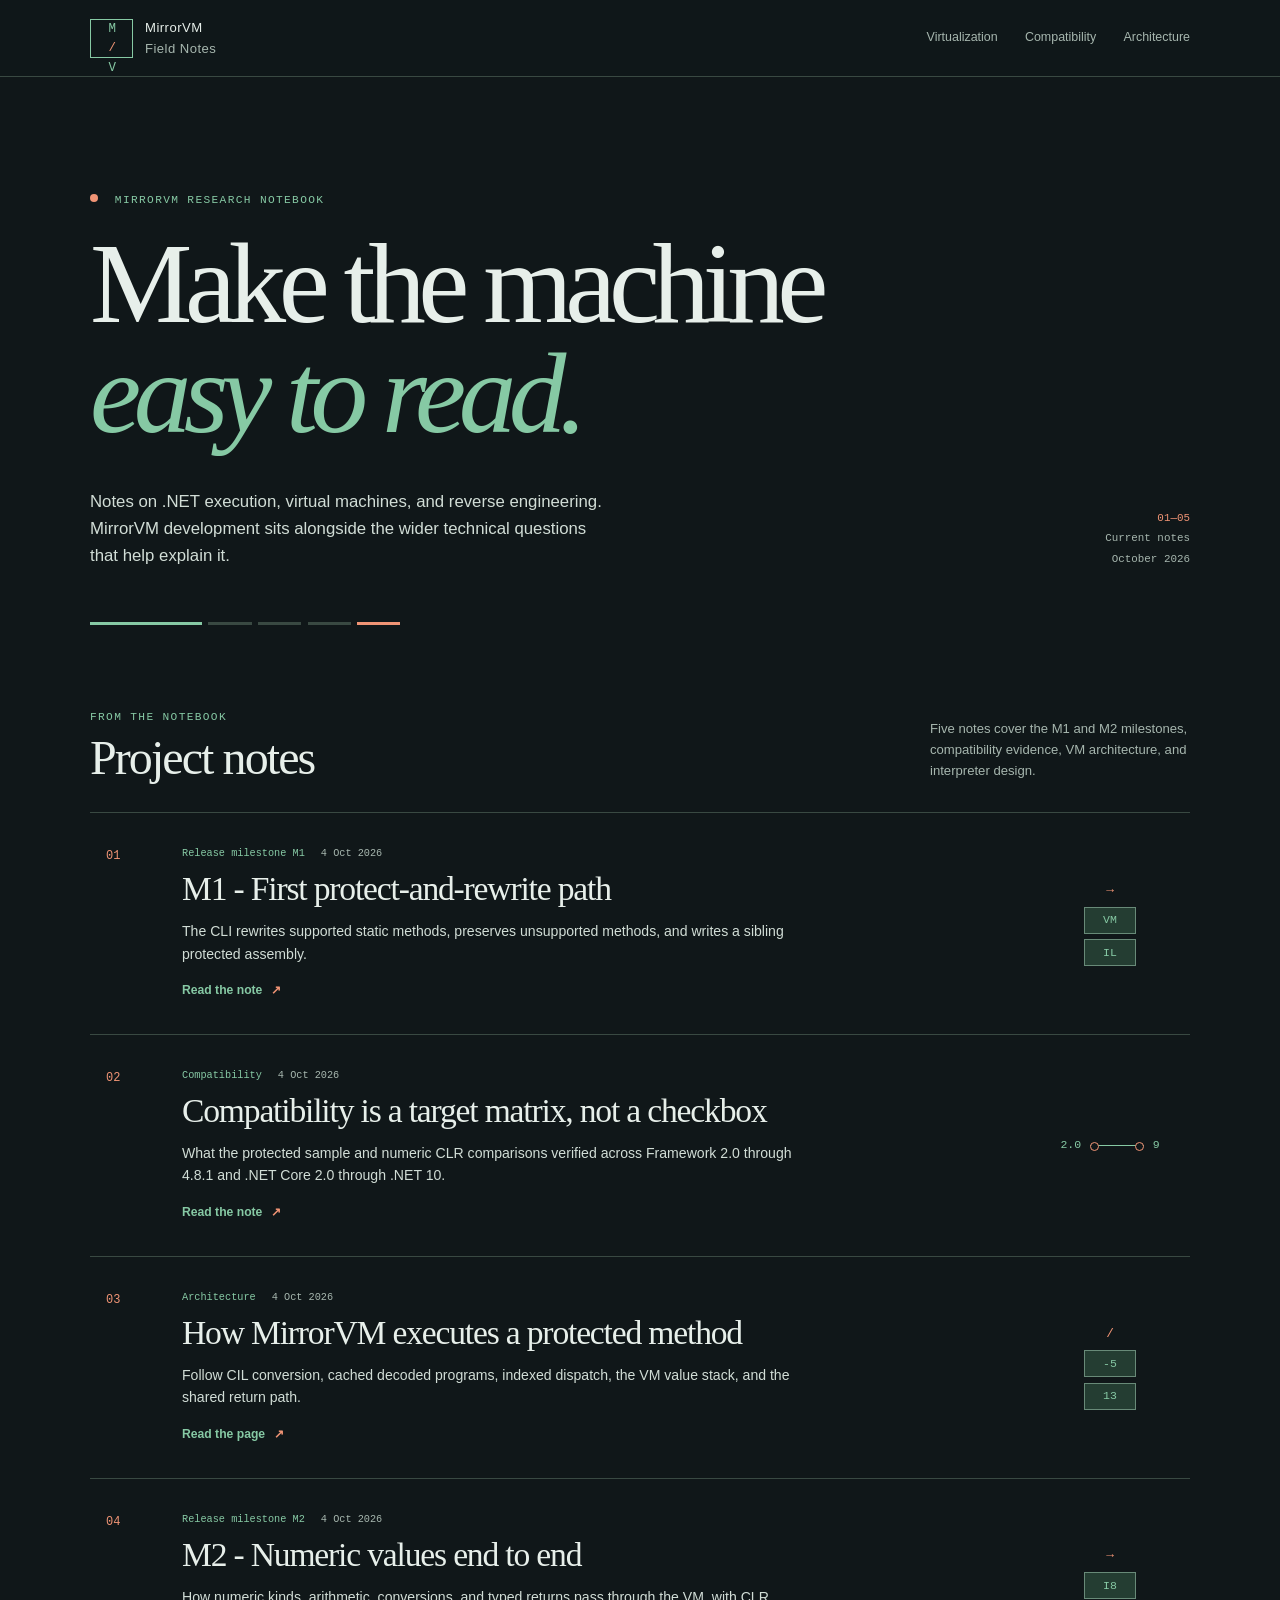
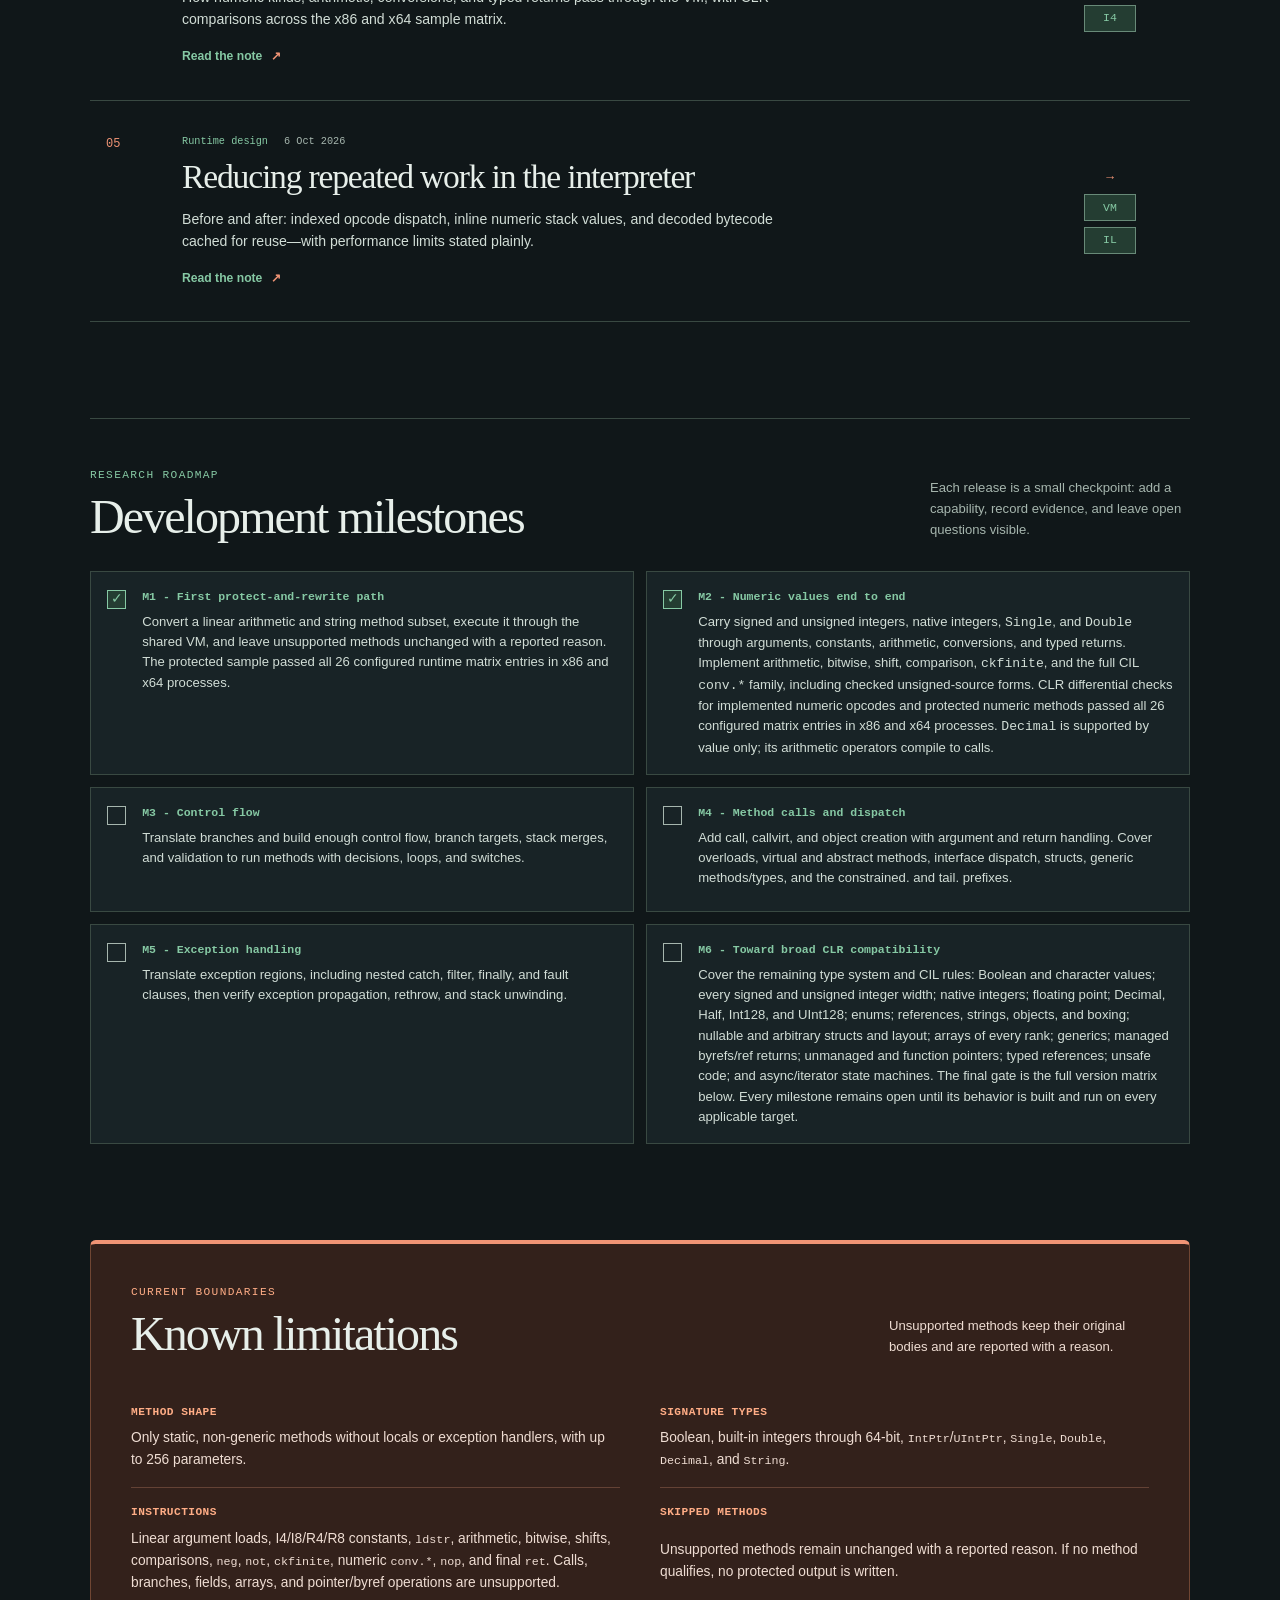
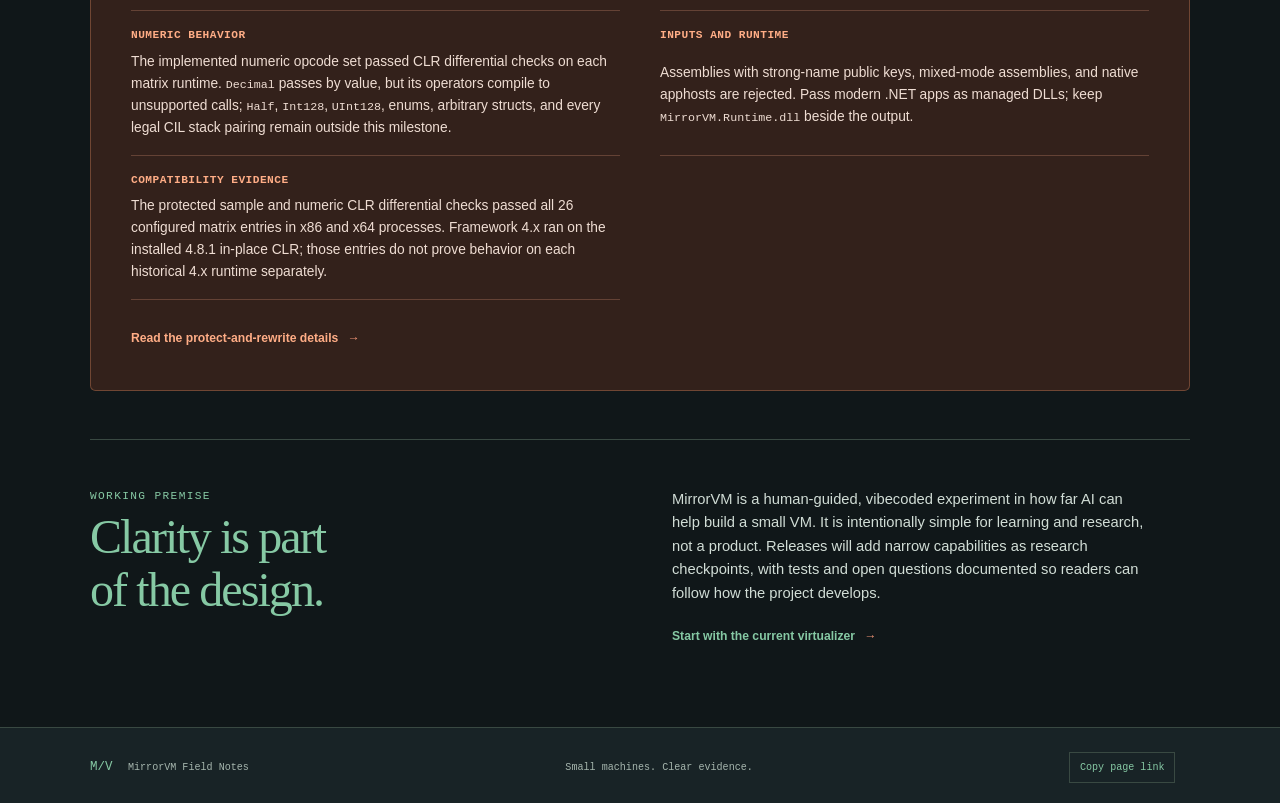
==== commit f5914828: "[Just a few changes](https://thehelltower.github.io/MirrorVM/blog/posts/interpreter-optimizations.ht" ====
--- a/docs/blog/index.html
+++ b/docs/blog/index.html
@@ -29,7 +29,7 @@
       <h1>Make the machine<br><em>easy to read.</em></h1>
       <div class="hero-bottom">
         <p class="hero-summary">Notes on .NET execution, virtual machines, and reverse engineering. MirrorVM development sits alongside the wider technical questions that help explain it.</p>
-        <p class="hero-index"><span>01—04</span><br>Current notes<br>October 2026</p>
+        <p class="hero-index"><span>01—05</span><br>Current notes<br>October 2026</p>
       </div>
       <div class="hero-rule" aria-hidden="true"><span></span><span></span><span></span><span></span><span></span></div>
     </section>
@@ -40,7 +40,7 @@
           <p class="eyebrow">From the notebook</p>
           <h2 id="notes-title">Project notes</h2>
         </div>
-        <p class="section-aside">Four pages cover the M1 and M2 milestones, compatibility evidence, and VM architecture.</p>
+        <p class="section-aside">Five notes cover the M1 and M2 milestones, compatibility evidence, VM architecture, and interpreter design.</p>
       </div>
 
       <div class="note-list">
@@ -71,12 +71,11 @@
           <div class="note-content">
             <p class="note-meta"><span>Architecture</span><span>4 Oct 2026</span></p>
             <h3><a href="architecture.html">How MirrorVM executes a protected method</a></h3>
-            <p class="note-description">Follow a method from CIL conversion through bytecode dispatch and opcode handlers to its typed return.</p>
+            <p class="note-description">Follow CIL conversion, cached decoded programs, indexed dispatch, the VM value stack, and the shared return path.</p>
             <a class="read-link" href="architecture.html">Read the page <span aria-hidden="true">&#8599;</span></a>
           </div>
           <div class="note-glyph glyph-stack" aria-hidden="true"><span>13</span><span>-5</span><b>/</b></div>
         </article>
-
         <article class="note-card">
           <div class="note-number" aria-hidden="true">04</div>
           <div class="note-content">
@@ -87,7 +86,16 @@
           </div>
           <div class="note-glyph glyph-stack" aria-hidden="true"><span>I4</span><span>I8</span><b>&#8594;</b></div>
         </article>
-
+        <article class="note-card">
+          <div class="note-number" aria-hidden="true">05</div>
+          <div class="note-content">
+            <p class="note-meta"><span>Runtime design</span><span>6 Oct 2026</span></p>
+            <h3><a href="posts/interpreter-optimizations.html">Reducing repeated work in the interpreter</a></h3>
+            <p class="note-description">Before and after: indexed opcode dispatch, inline numeric stack values, and decoded bytecode cached for reuse—with performance limits stated plainly.</p>
+            <a class="read-link" href="posts/interpreter-optimizations.html">Read the note <span aria-hidden="true">&#8599;</span></a>
+          </div>
+          <div class="note-glyph glyph-stack" aria-hidden="true"><span>IL</span><span>VM</span><b>&#8594;</b></div>
+        </article>
       </div>
     </section>
 
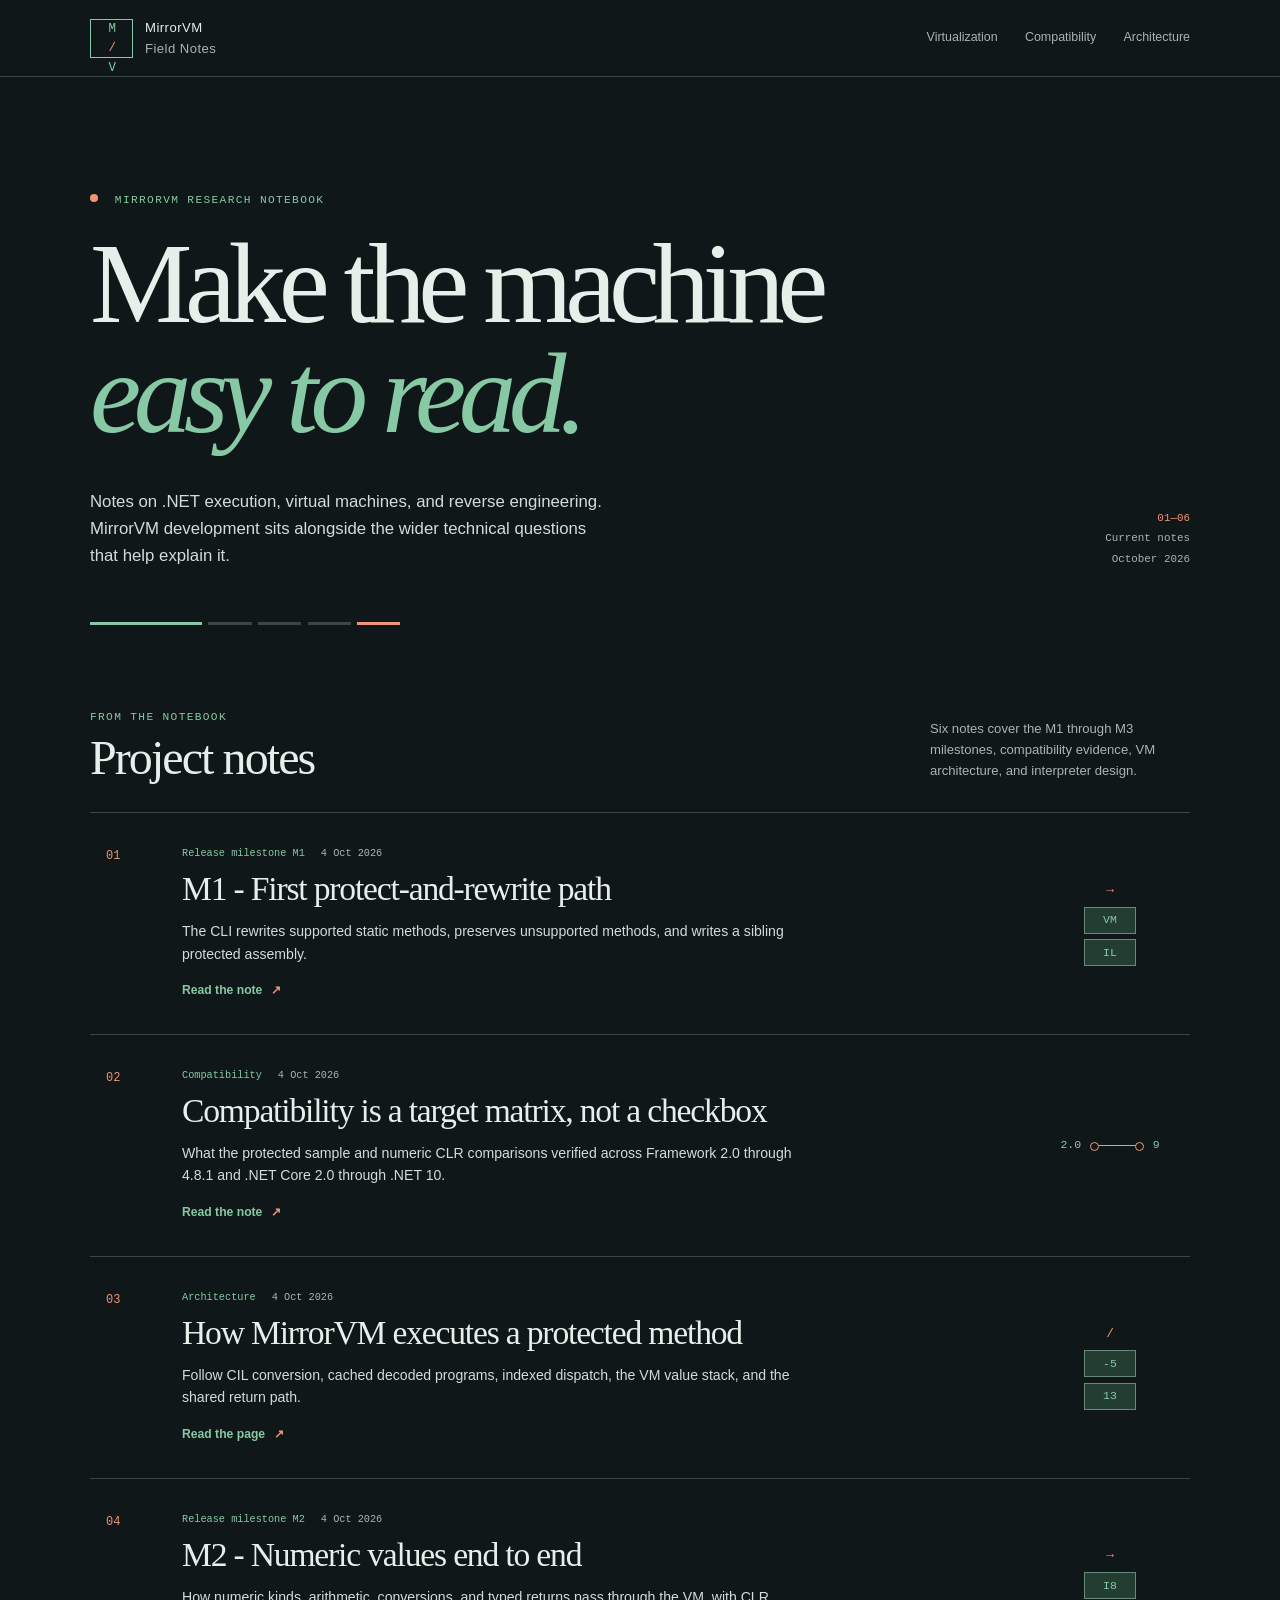
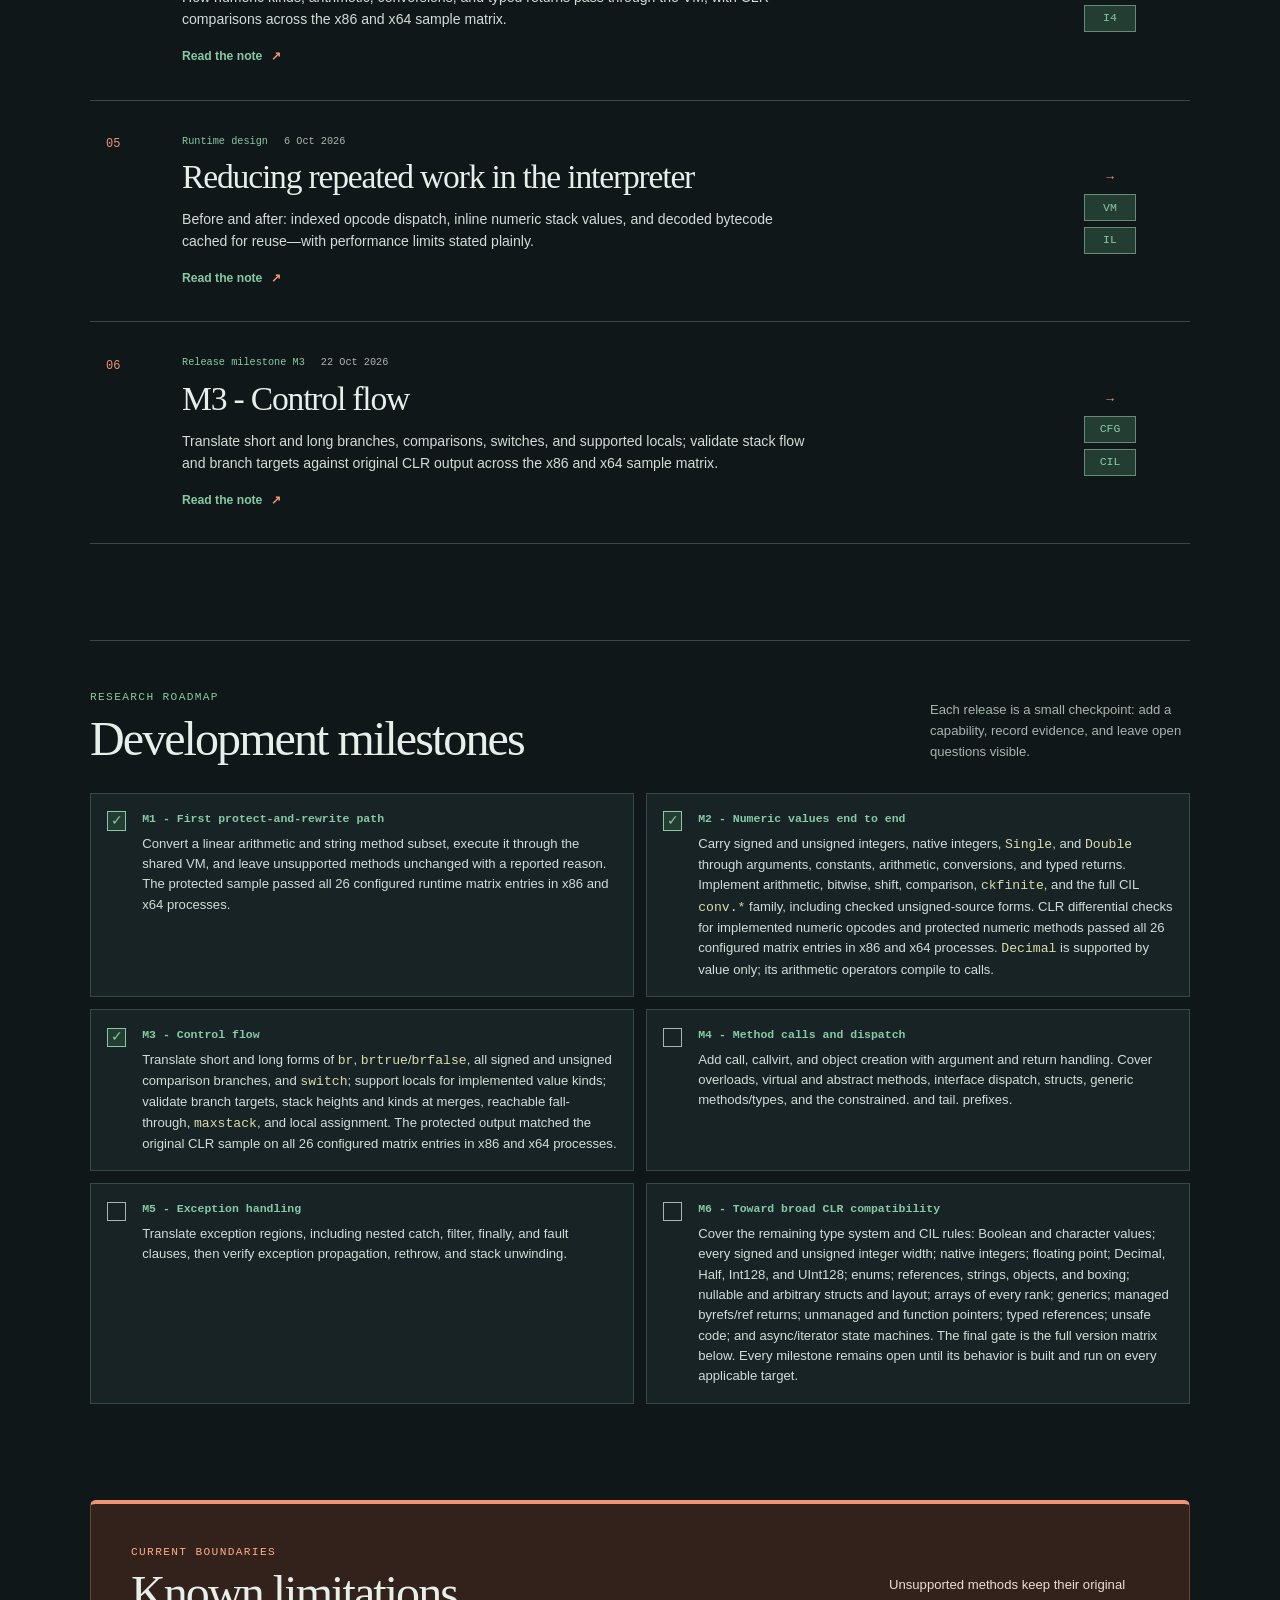
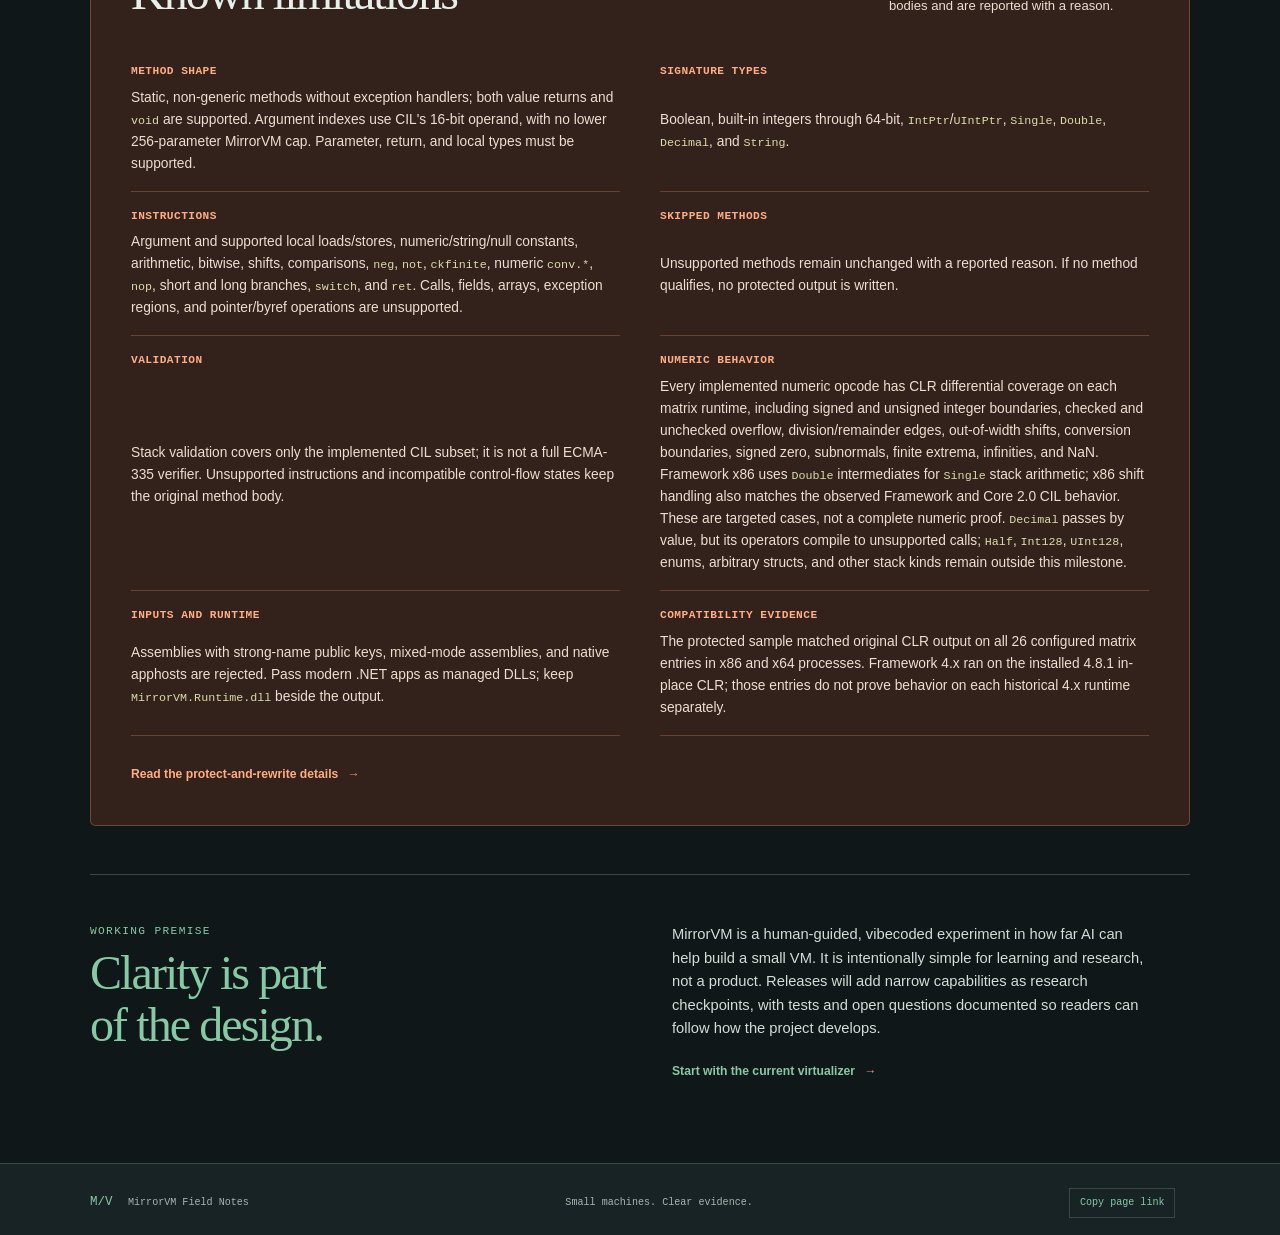
==== commit 29e3016e: "[Slop] Expand numeric checks and add M3 control flow Add CIL branches, switches, and supported local" ====
--- a/docs/blog/index.html
+++ b/docs/blog/index.html
@@ -29,7 +29,7 @@
       <h1>Make the machine<br><em>easy to read.</em></h1>
       <div class="hero-bottom">
         <p class="hero-summary">Notes on .NET execution, virtual machines, and reverse engineering. MirrorVM development sits alongside the wider technical questions that help explain it.</p>
-        <p class="hero-index"><span>01—05</span><br>Current notes<br>October 2026</p>
+        <p class="hero-index"><span>01—06</span><br>Current notes<br>October 2026</p>
       </div>
       <div class="hero-rule" aria-hidden="true"><span></span><span></span><span></span><span></span><span></span></div>
     </section>
@@ -40,7 +40,7 @@
           <p class="eyebrow">From the notebook</p>
           <h2 id="notes-title">Project notes</h2>
         </div>
-        <p class="section-aside">Five notes cover the M1 and M2 milestones, compatibility evidence, VM architecture, and interpreter design.</p>
+        <p class="section-aside">Six notes cover the M1 through M3 milestones, compatibility evidence, VM architecture, and interpreter design.</p>
       </div>
 
       <div class="note-list">
@@ -96,6 +96,16 @@
           </div>
           <div class="note-glyph glyph-stack" aria-hidden="true"><span>IL</span><span>VM</span><b>&#8594;</b></div>
         </article>
+        <article class="note-card">
+          <div class="note-number" aria-hidden="true">06</div>
+          <div class="note-content">
+            <p class="note-meta"><span>Release milestone M3</span><span>22 Oct 2026</span></p>
+            <h3><a href="posts/control-flow.html">M3 - Control flow</a></h3>
+            <p class="note-description">Translate short and long branches, comparisons, switches, and supported locals; validate stack flow and branch targets against original CLR output across the x86 and x64 sample matrix.</p>
+            <a class="read-link" href="posts/control-flow.html">Read the note <span aria-hidden="true">&#8599;</span></a>
+          </div>
+          <div class="note-glyph glyph-stack" aria-hidden="true"><span>CIL</span><span>CFG</span><b>&#8594;</b></div>
+        </article>
       </div>
     </section>
 
@@ -117,8 +127,8 @@
           <div><h3>M2 - Numeric values end to end</h3><p>Carry signed and unsigned integers, native integers, <code>Single</code>, and <code>Double</code> through arguments, constants, arithmetic, conversions, and typed returns. Implement arithmetic, bitwise, shift, comparison, <code>ckfinite</code>, and the full CIL <code>conv.*</code> family, including checked unsigned-source forms. CLR differential checks for implemented numeric opcodes and protected numeric methods passed all 26 configured matrix entries in x86 and x64 processes. <code>Decimal</code> is supported by value only; its arithmetic operators compile to calls.</p></div>
         </li>
         <li>
-          <span class="milestone-check" role="img" aria-label="Not complete"></span>
-          <div><h3>M3 - Control flow</h3><p>Translate branches and build enough control flow, branch targets, stack merges, and validation to run methods with decisions, loops, and switches.</p></div>
+          <span class="milestone-check is-checked" role="img" aria-label="Complete">&#10003;</span>
+          <div><h3>M3 - Control flow</h3><p>Translate short and long forms of <code>br</code>, <code>brtrue</code>/<code>brfalse</code>, all signed and unsigned comparison branches, and <code>switch</code>; support locals for implemented value kinds; validate branch targets, stack heights and kinds at merges, reachable fall-through, <code>maxstack</code>, and local assignment. The protected output matched the original CLR sample on all 26 configured matrix entries in x86 and x64 processes.</p></div>
         </li>
         <li>
           <span class="milestone-check" role="img" aria-label="Not complete"></span>
@@ -144,13 +154,14 @@
         <p class="section-aside">Unsupported methods keep their original bodies and are reported with a reason.</p>
       </div>
       <ul class="limits-list">
-        <li><strong>Method shape</strong><span>Only static, non-generic methods without locals or exception handlers, with up to 256 parameters.</span></li>
+        <li><strong>Method shape</strong><span>Static, non-generic methods without exception handlers; both value returns and <code>void</code> are supported. Argument indexes use CIL's 16-bit operand, with no lower 256-parameter MirrorVM cap. Parameter, return, and local types must be supported.</span></li>
         <li><strong>Signature types</strong><span>Boolean, built-in integers through 64-bit, <code>IntPtr</code>/<code>UIntPtr</code>, <code>Single</code>, <code>Double</code>, <code>Decimal</code>, and <code>String</code>.</span></li>
-        <li><strong>Instructions</strong><span>Linear argument loads, I4/I8/R4/R8 constants, <code>ldstr</code>, arithmetic, bitwise, shifts, comparisons, <code>neg</code>, <code>not</code>, <code>ckfinite</code>, numeric <code>conv.*</code>, <code>nop</code>, and final <code>ret</code>. Calls, branches, fields, arrays, and pointer/byref operations are unsupported.</span></li>
+        <li><strong>Instructions</strong><span>Argument and supported local loads/stores, numeric/string/null constants, arithmetic, bitwise, shifts, comparisons, <code>neg</code>, <code>not</code>, <code>ckfinite</code>, numeric <code>conv.*</code>, <code>nop</code>, short and long branches, <code>switch</code>, and <code>ret</code>. Calls, fields, arrays, exception regions, and pointer/byref operations are unsupported.</span></li>
         <li><strong>Skipped methods</strong><span>Unsupported methods remain unchanged with a reported reason. If no method qualifies, no protected output is written.</span></li>
-        <li><strong>Numeric behavior</strong><span>The implemented numeric opcode set passed CLR differential checks on each matrix runtime. <code>Decimal</code> passes by value, but its operators compile to unsupported calls; <code>Half</code>, <code>Int128</code>, <code>UInt128</code>, enums, arbitrary structs, and every legal CIL stack pairing remain outside this milestone.</span></li>
+        <li><strong>Validation</strong><span>Stack validation covers only the implemented CIL subset; it is not a full ECMA-335 verifier. Unsupported instructions and incompatible control-flow states keep the original method body.</span></li>
+        <li><strong>Numeric behavior</strong><span>Every implemented numeric opcode has CLR differential coverage on each matrix runtime, including signed and unsigned integer boundaries, checked and unchecked overflow, division/remainder edges, out-of-width shifts, conversion boundaries, signed zero, subnormals, finite extrema, infinities, and NaN. Framework x86 uses <code>Double</code> intermediates for <code>Single</code> stack arithmetic; x86 shift handling also matches the observed Framework and Core 2.0 CIL behavior. These are targeted cases, not a complete numeric proof. <code>Decimal</code> passes by value, but its operators compile to unsupported calls; <code>Half</code>, <code>Int128</code>, <code>UInt128</code>, enums, arbitrary structs, and other stack kinds remain outside this milestone.</span></li>
         <li><strong>Inputs and runtime</strong><span>Assemblies with strong-name public keys, mixed-mode assemblies, and native apphosts are rejected. Pass modern .NET apps as managed DLLs; keep <code>MirrorVM.Runtime.dll</code> beside the output.</span></li>
-        <li><strong>Compatibility evidence</strong><span>The protected sample and numeric CLR differential checks passed all 26 configured matrix entries in x86 and x64 processes. Framework 4.x ran on the installed 4.8.1 in-place CLR; those entries do not prove behavior on each historical 4.x runtime separately.</span></li>
+        <li><strong>Compatibility evidence</strong><span>The protected sample matched original CLR output on all 26 configured matrix entries in x86 and x64 processes. Framework 4.x ran on the installed 4.8.1 in-place CLR; those entries do not prove behavior on each historical 4.x runtime separately.</span></li>
       </ul>
       <a class="text-link" href="posts/method-virtualization.html">Read the protect-and-rewrite details <span aria-hidden="true">→</span></a>
     </section>
--- a/docs/blog/styles.css
+++ b/docs/blog/styles.css
@@ -32,6 +32,7 @@
 
 a { color: inherit; }
 a:focus-visible { outline: 3px solid var(--orange); outline-offset: 4px; }
+code { color: rgb(220, 220, 170); }
 
 .skip-link {
   position: absolute;
@@ -284,7 +285,13 @@
 .article-body a { color: var(--green); text-decoration-thickness: 1px; text-underline-offset: .17em; }
 .article-body code { font-family: var(--mono); font-size: .83em; }
 .article-body pre { overflow-x: auto; margin: 1.2rem 0; padding: 1.25rem 1.4rem; border-left: 3px solid var(--orange); background: #1d2a2d; color: var(--ink); font-family: var(--mono); font-size: .8rem; line-height: 1.65; }
-.article-body pre code { font-size: inherit; }
+.article-body pre code { color: var(--ink); font-size: inherit; }
+.syntax-keyword { color: #569cd6; }
+.syntax-type { color: #4ec9b0; }
+.syntax-method { color: rgb(220, 220, 170); }
+.syntax-string { color: #ce9178; }
+.syntax-number { color: #b5cea8; }
+.syntax-comment { color: #6a9955; font-style: italic; }
 .article-aside { padding-top: 8rem; }
 .aside-card { position: sticky; top: 2rem; padding: 1.2rem; border-top: 2px solid var(--green); background: rgba(24, 35, 38, .86); }
 .aside-card .eyebrow { font-size: .61rem; }
